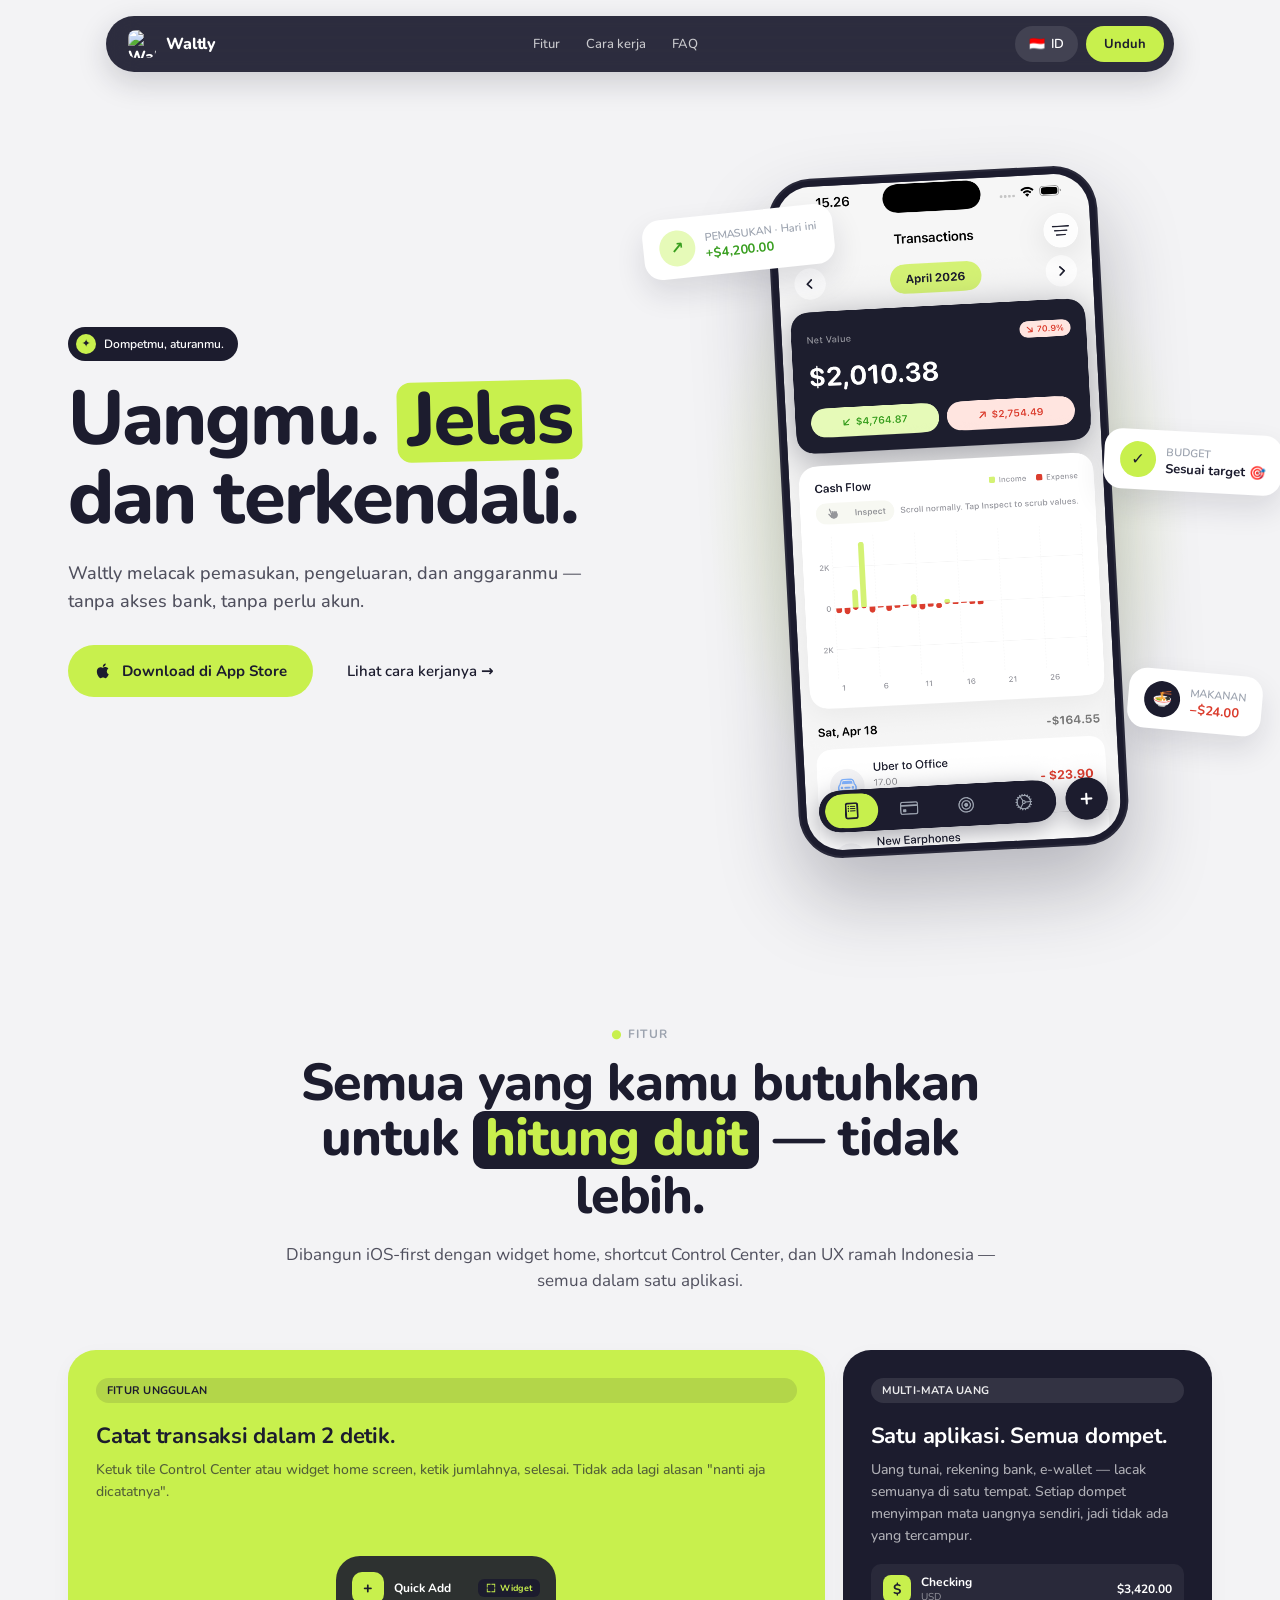
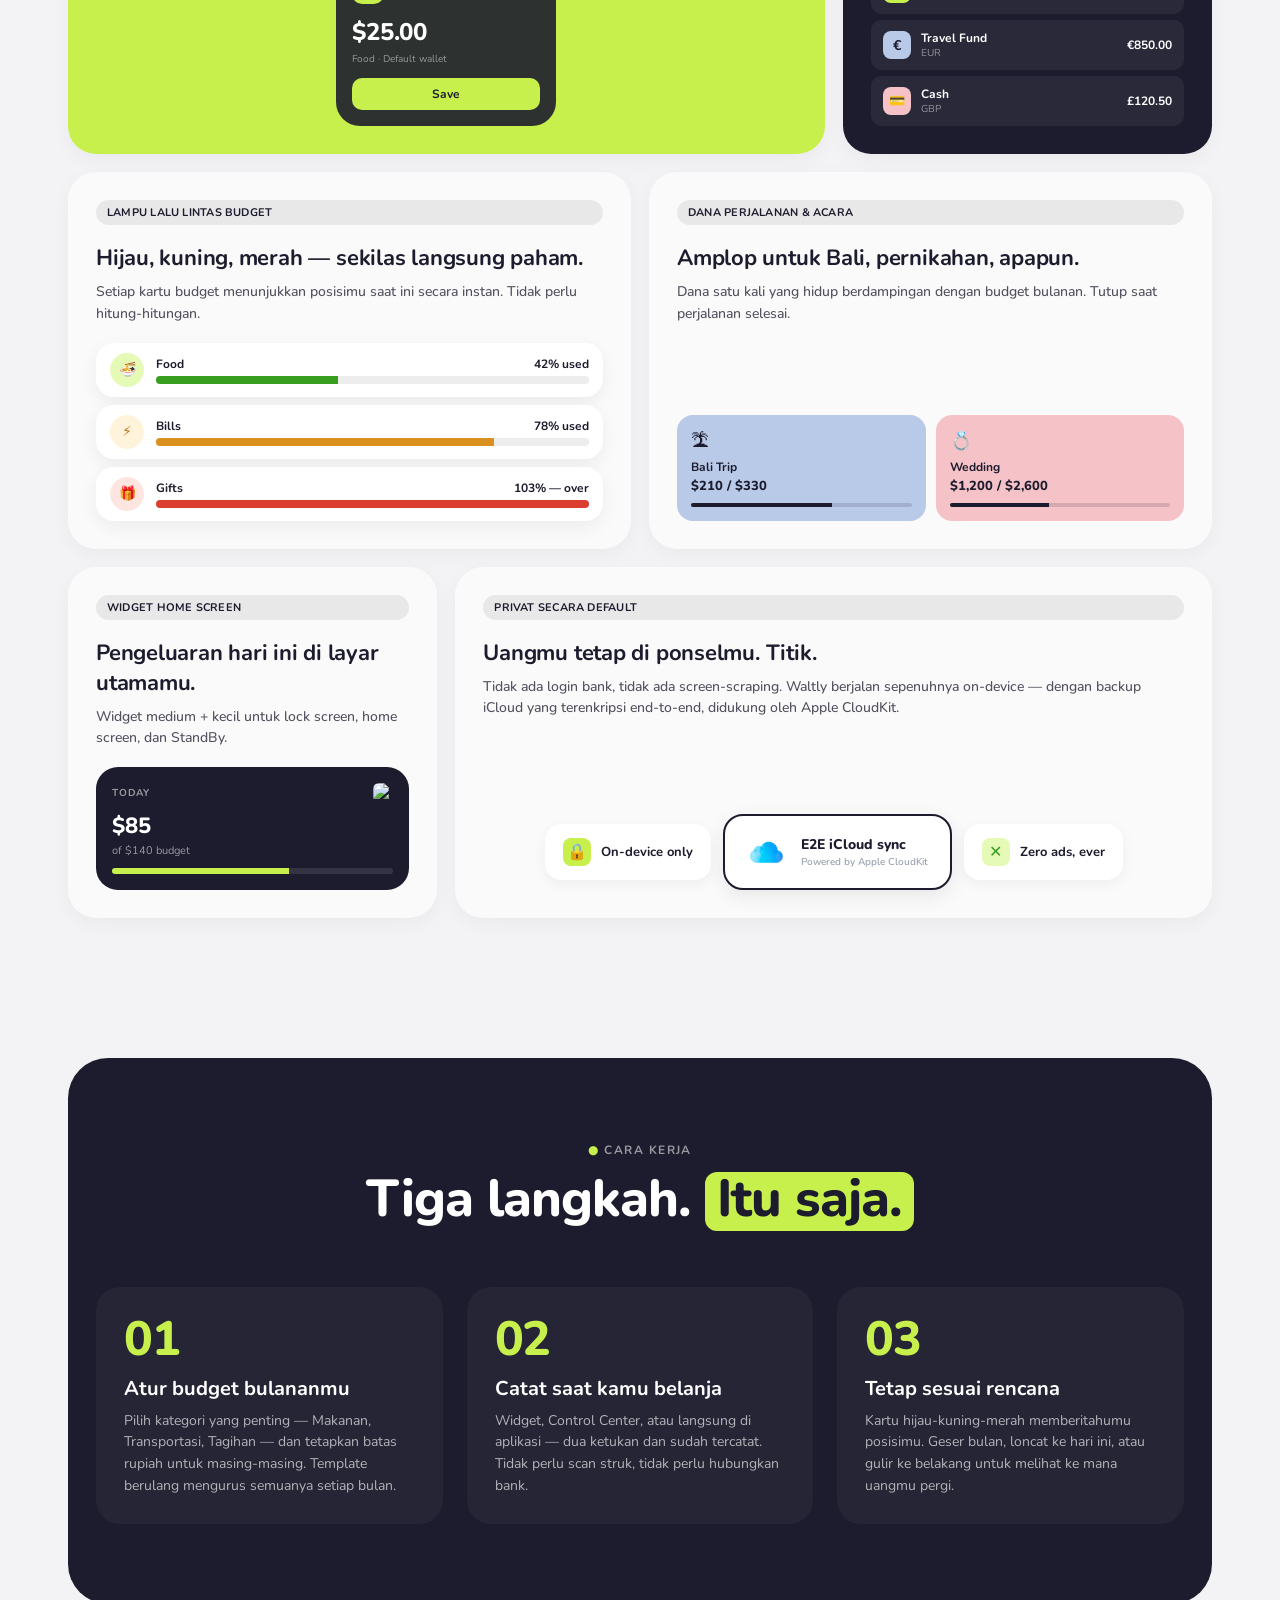
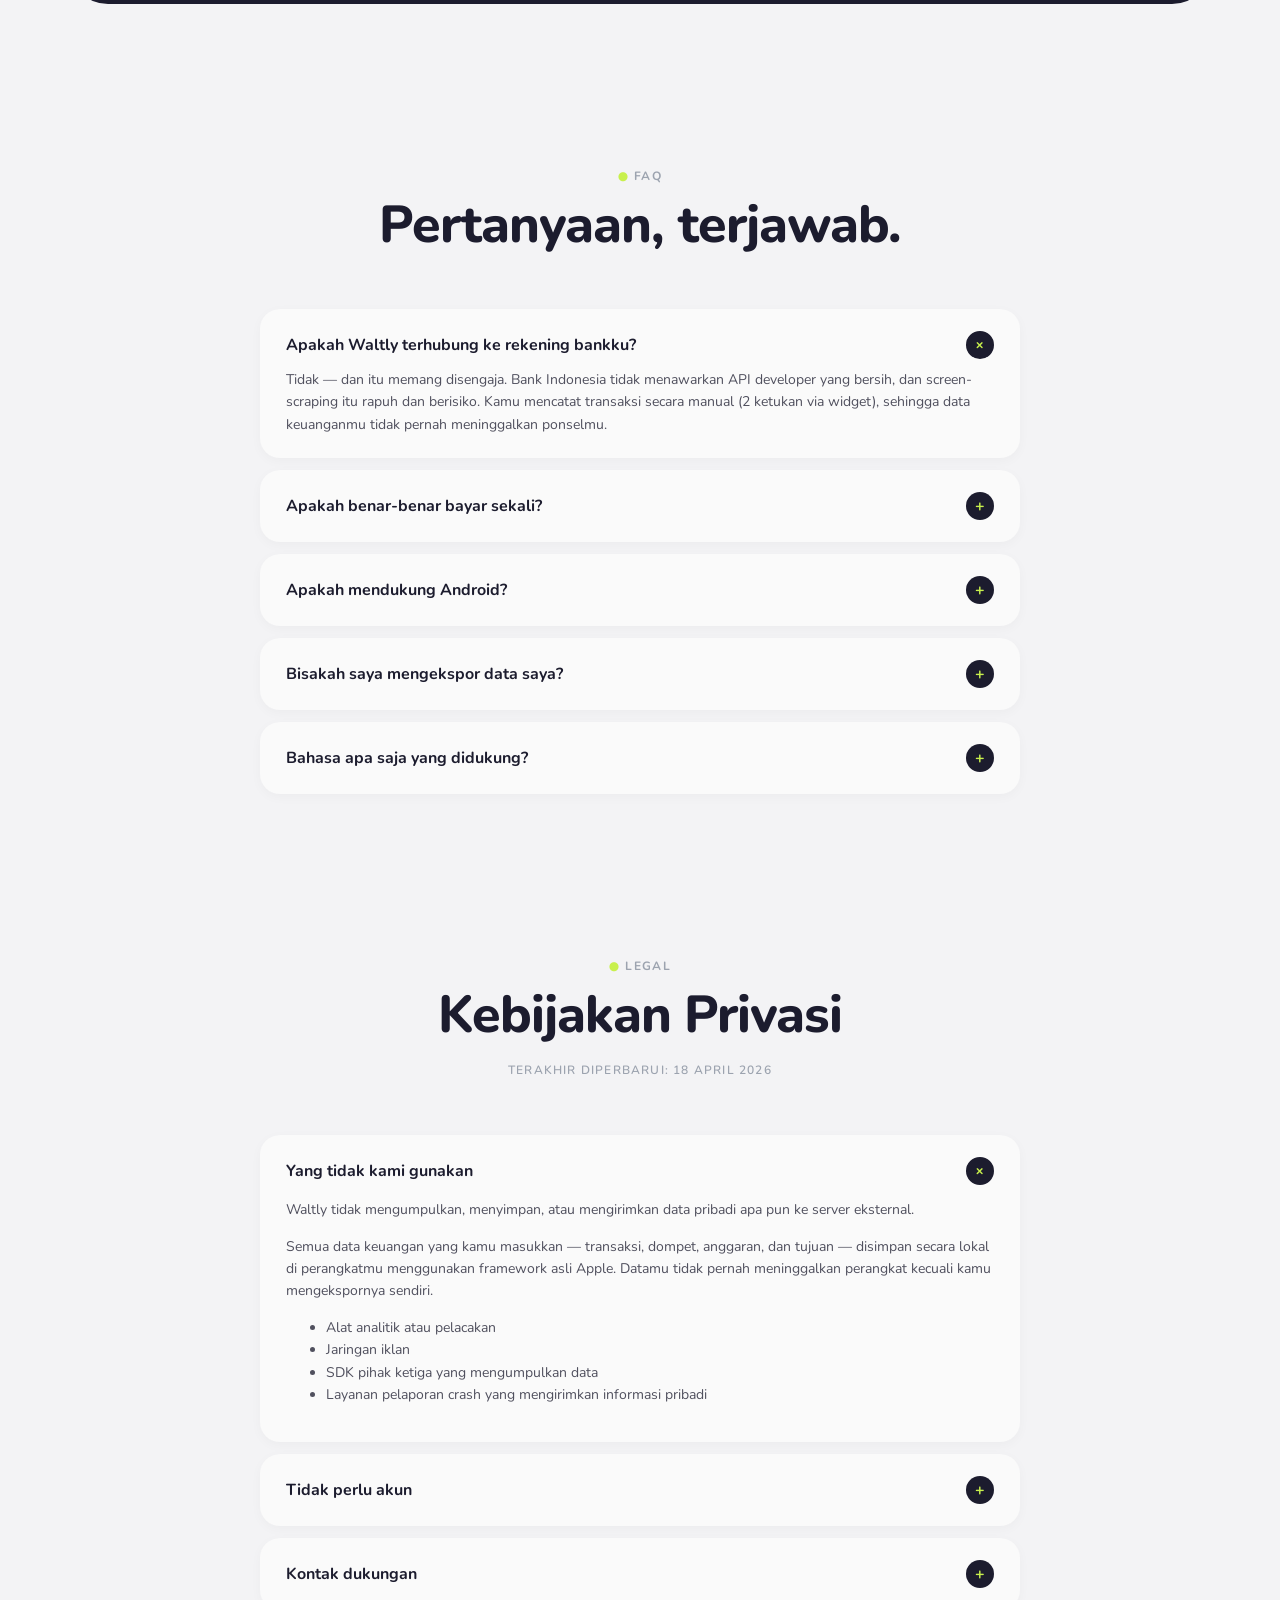
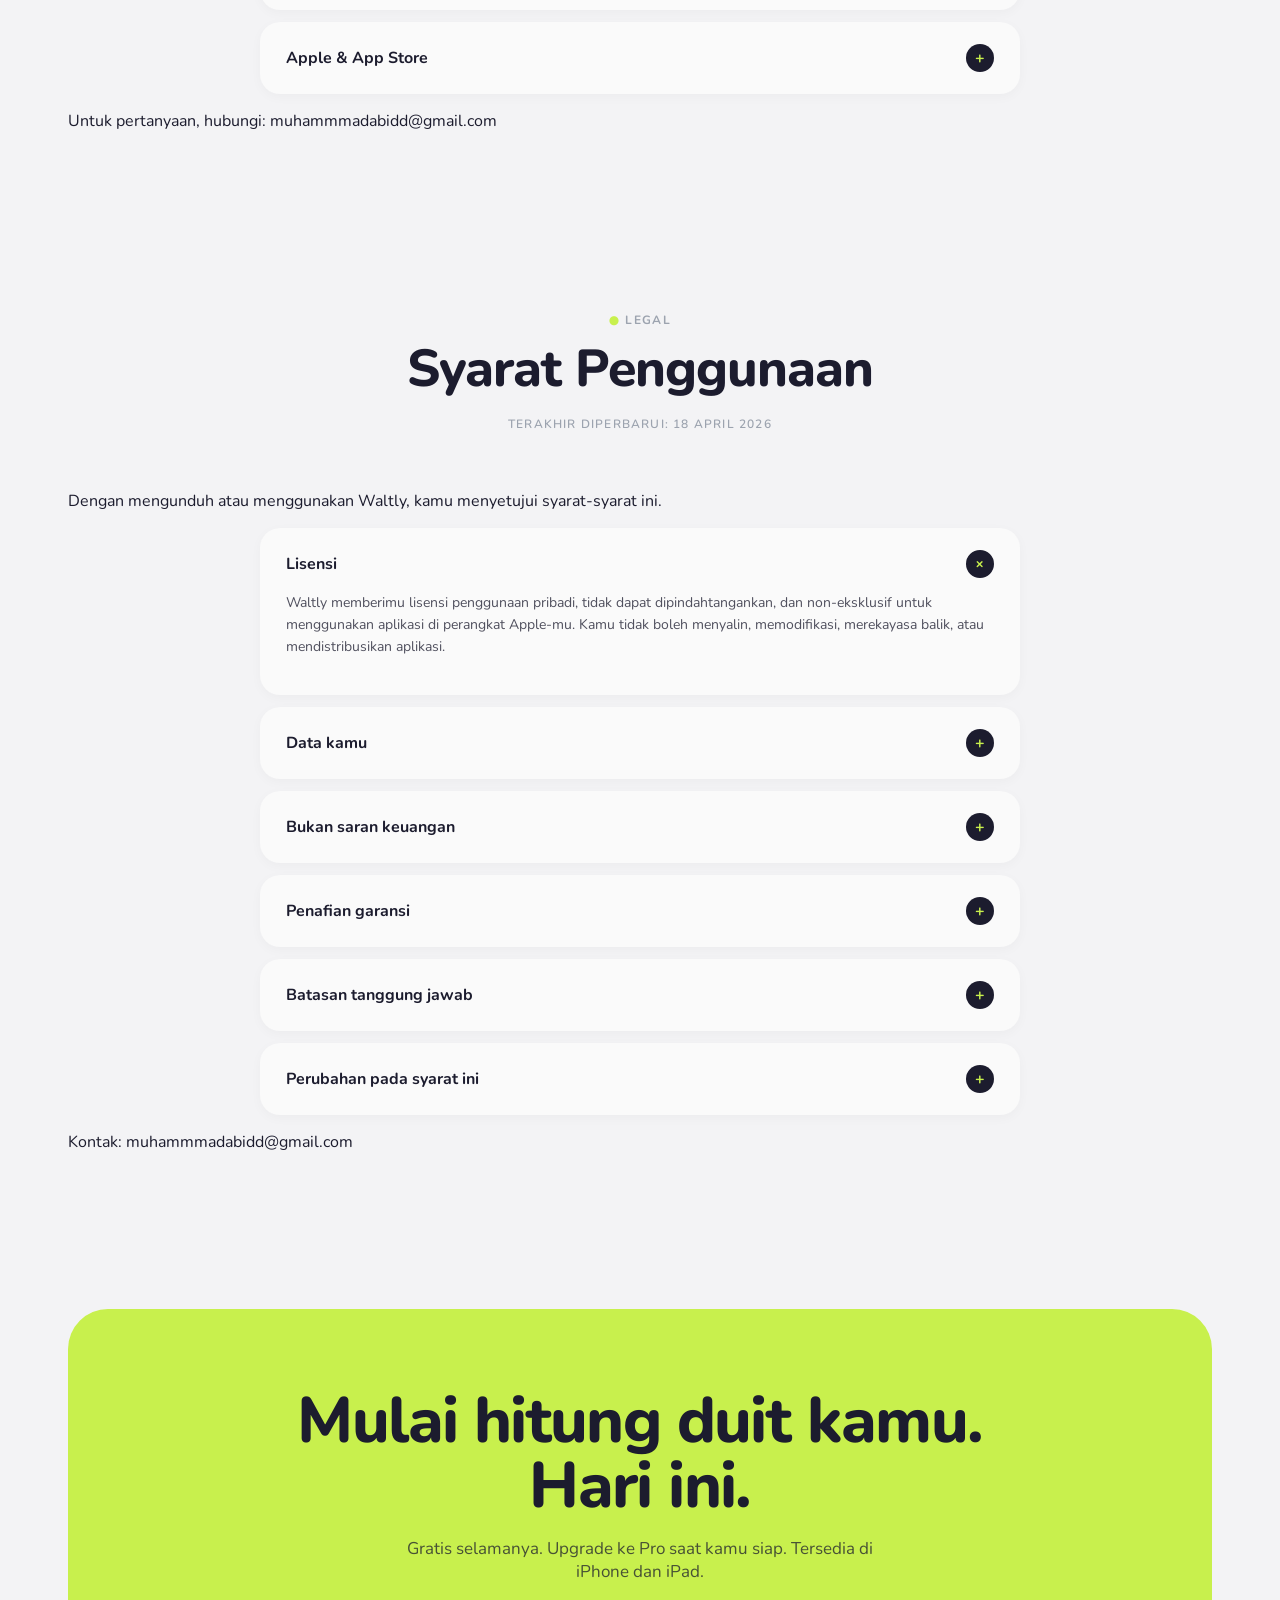
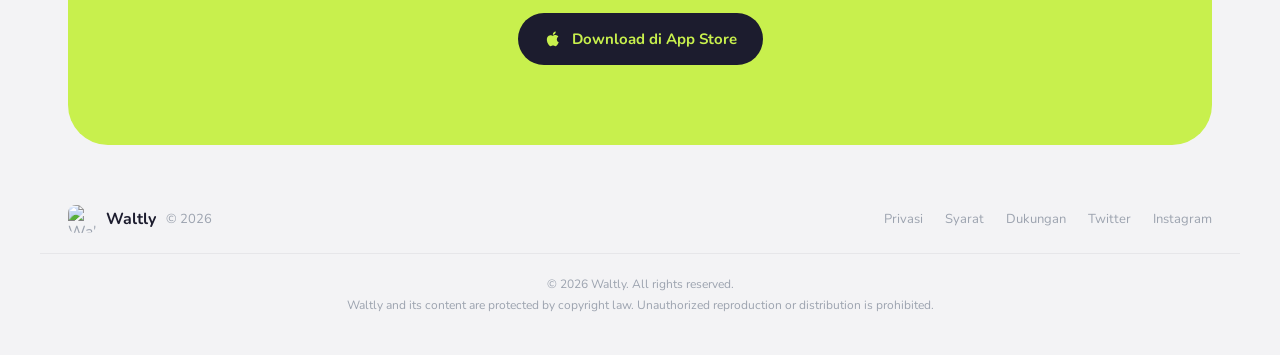
==== index.html @ 9513bddd "ganti nama yeay" ====
<!doctype html>
<html lang="en">

<head>
  <meta charset="utf-8">
  <meta name="viewport" content="width=device-width, initial-scale=1">
  <title>Waltly — Budget harian yang simpel & jujur</title>
  <link rel="stylesheet" href="colors_and_type.css">
  <link rel="stylesheet" href="style.css">

</head>

<body>

  <!-- NAV -->
  <nav class="nav">
    <div class="nav-inner">
      <a href="#" class="brand">
        <img src="assets/logo.jpg" alt="Waltly" class="brand-mark">
        Waltly
      </a>
      <div class="nav-links">
        <a href="#features" data-i18n="nav_features">Features</a>
        <a href="#how" data-i18n="nav_how">How it works</a>
        <!-- <a href="#pricing" data-i18n="nav_pricing">Pricing</a> -->
        <a href="#faq" data-i18n="nav_faq">FAQ</a>
      </div>
      <div class="nav-end">
        <div class="lang-dropdown" id="lang-dropdown">
          <button class="lang-btn" id="lang-btn" onclick="toggleLangMenu(event)">
            <span id="lang-flag">🇮🇩</span><span id="lang-label">ID</span>
          </button>
          <div class="lang-menu" id="lang-menu">
            <button onclick="setLang('id', event)" data-lang="id">🇮🇩 &nbsp;Indonesia</button>
            <button onclick="setLang('en', event)" data-lang="en">🇬🇧 &nbsp;English</button>
            <button onclick="setLang('ja', event)" data-lang="ja">🇯🇵 &nbsp;日本語</button>
            <button onclick="setLang('es', event)" data-lang="es">🇪🇸 &nbsp;Español</button>
            <button onclick="setLang('zh', event)" data-lang="zh">🇨🇳 &nbsp;中文</button>
          </div>
        </div>
        <a href="#download" class="nav-cta" data-i18n="nav_download">Download</a>
      </div>
    </div>
  </nav>

  <!-- HERO -->
  <section class="hero">
    <div class="wrap">
      <div class="hero-grid">
        <div>
          <span class="eyebrow"><span class="dot">✦</span><span data-i18n="hero_eyebrow">Your wallet, your rules.</span></span>
          <h1 data-i18n-html="hero_h1">Your money. <span class="hl">Clear</span> and in control.</h1>
          <p class="hero-sub" data-i18n="hero_sub">Waltly tracks your income, expenses, and budgets — no bank access required, no account needed.</p>
          <div class="hero-ctas">
            <a href="#download" class="btn-lime">
              <svg width="18" height="18" viewBox="0 0 24 24" fill="currentColor">
                <path
                  d="M17.05 12.5a4.44 4.44 0 012.12-3.73 4.55 4.55 0 00-3.58-1.95c-1.52-.16-2.97.89-3.75.89-.79 0-1.97-.87-3.25-.85a4.78 4.78 0 00-4.02 2.45c-1.72 2.98-.44 7.37 1.23 9.78.82 1.18 1.79 2.5 3.07 2.45 1.24-.05 1.7-.79 3.2-.79 1.48 0 1.9.79 3.21.76 1.33-.02 2.17-1.19 2.98-2.38a10.47 10.47 0 001.36-2.78 4.3 4.3 0 01-2.57-3.85zM14.66 5.16a4.3 4.3 0 001-3.16 4.42 4.42 0 00-2.86 1.48 4.07 4.07 0 00-1.02 3.04 3.64 3.64 0 002.88-1.36z" />
              </svg>
              <span data-i18n="hero_cta_dl">Download on App Store</span>
            </a>
            <a href="#how" class="btn-ghost" data-i18n="hero_cta_how">See how it works →</a>
          </div>
          <!-- <div class="hero-meta">
            <span class="stars">★★★★★</span>
            <span data-i18n="hero_reviews">4.9 — 2,300+ reviews</span>
            <span style="opacity:0.5">·</span>
            <span data-i18n="hero_price">Free · One-time Pro</span>
          </div> -->
        </div>

        <div class="phone-wrap">
          <div class="float-badge fb-1">
            <div class="fb-icon" style="background:var(--hd-income-tint); color:var(--hd-income-text);">↗</div>
            <div>
              <div style="font-size:11px; color:var(--hd-muted); font-weight:600;" data-i18n="badge_income">INCOME ·
                Today</div>
              <div class="money money-inc">+$4,200.00</div>
            </div>
          </div>
          <div class="float-badge fb-3">
            <div class="fb-icon" style="background:var(--hd-lime); color:var(--hd-dark);">✓</div>
            <div>
              <div style="font-size:11px; color:var(--hd-muted); font-weight:600;" data-i18n="badge_budget">BUDGET</div>
              <div style="font-weight:700;" data-i18n="badge_on_track">On track 🎯</div>
            </div>
          </div>
          <div class="float-badge fb-2">
            <div class="fb-icon" style="background:var(--hd-dark); color:#fff;">🍜</div>
            <div>
              <div style="font-size:11px; color:var(--hd-muted); font-weight:600;" data-i18n="badge_food">FOOD</div>
              <div class="money money-exp">−$24.00</div>
            </div>
          </div>

          <div class="phone">
            <div class="phone-inner">
              <img src="assets/SS1.png" alt="HitungDuit App Screenshot" style="width:100%; height:100%; object-fit:cover; display:block;">
              <div class="phone-body" style="display:none;">
                <!-- Period pill -->
                <div style="display:flex; align-items:center; gap:8px; margin:4px 0 14px;">
                  <div
                    style="flex:1; background:#fff; border-radius:999px; padding:8px 14px; display:flex; align-items:center; justify-content:space-between; box-shadow:0 3px 10px rgba(0,0,0,0.04);">
                    <span style="color:var(--hd-muted); font-size:16px;">‹</span>
                    <span style="font-weight:700; font-size:14px;">Nov 2026</span>
                    <span style="color:var(--hd-muted); font-size:16px;">›</span>
                  </div>
                  <div
                    style="background:var(--hd-lime); color:var(--hd-dark); padding:8px 14px; border-radius:999px; font-weight:700; font-size:12px;">
                    Today</div>
                </div>

                <!-- Dark balance card -->
                <div
                  style="background:var(--hd-dark); color:#fff; border-radius:22px; padding:18px; box-shadow:0 10px 24px rgba(28,28,46,0.25);">
                  <div
                    style="font-size:10px; font-weight:600; letter-spacing:0.06em; text-transform:uppercase; color:rgba(255,255,255,0.55);">
                    Total balance</div>
                  <div
                    style="font-size:28px; font-weight:800; letter-spacing:-0.01em; margin-top:4px; font-variant-numeric:tabular-nums;">
                    Rp 4,820,000</div>
                  <div style="display:flex; gap:6px; margin-top:10px;">
                    <span
                      style="background:var(--hd-income-tint); color:var(--hd-income-text); padding:4px 9px; border-radius:999px; font-size:10px; font-weight:700;">↗
                      +12%</span>
                    <span
                      style="background:rgba(255,255,255,0.1); color:#fff; padding:4px 9px; border-radius:999px; font-size:10px; font-weight:600;">This
                      month</span>
                  </div>
                  <div
                    style="margin-top:14px; height:6px; background:rgba(255,255,255,0.1); border-radius:999px; overflow:hidden; display:flex;">
                    <div style="width:72%; background:var(--hd-lime);"></div>
                    <div style="width:18%; background:var(--hd-expense-tint);"></div>
                  </div>
                </div>

                <!-- Stat tiles -->
                <div style="display:grid; grid-template-columns:1fr 1fr; gap:8px; margin-top:10px;">
                  <div
                    style="background:#fff; border-radius:16px; padding:12px; box-shadow:0 3px 10px rgba(0,0,0,0.04);">
                    <div
                      style="font-size:9px; font-weight:700; letter-spacing:0.06em; text-transform:uppercase; color:var(--hd-muted);">
                      Income</div>
                    <div style="font-size:16px; font-weight:800; margin-top:2px; font-variant-numeric:tabular-nums;">Rp
                      6.2M</div>
                  </div>
                  <div
                    style="background:#fff; border-radius:16px; padding:12px; box-shadow:0 3px 10px rgba(0,0,0,0.04);">
                    <div
                      style="font-size:9px; font-weight:700; letter-spacing:0.06em; text-transform:uppercase; color:var(--hd-muted);">
                      Expense</div>
                    <div style="font-size:16px; font-weight:800; margin-top:2px; font-variant-numeric:tabular-nums;">Rp
                      1.4M</div>
                  </div>
                </div>

                <!-- Recent -->
                <div style="display:flex; justify-content:space-between; align-items:baseline; margin:16px 2px 8px;">
                  <div style="font-size:14px; font-weight:800;">Recent activity</div>
                  <div style="font-size:11px; color:var(--hd-muted);">See all</div>
                </div>
                <div style="display:flex; flex-direction:column; gap:6px;">
                  <div
                    style="background:#fff; border-radius:14px; padding:10px 12px; display:flex; align-items:center; gap:10px; box-shadow:0 3px 10px rgba(0,0,0,0.04);">
                    <div
                      style="width:32px; height:32px; border-radius:50%; background:var(--hd-dark); color:#fff; display:flex; align-items:center; justify-content:center; font-size:14px;">
                      🛒</div>
                    <div style="flex:1;">
                      <div style="font-size:12px; font-weight:700;">Alfamart</div>
                      <div style="font-size:10px; color:var(--hd-muted);">Groceries · 14:32</div>
                    </div>
                    <div class="money money-exp" style="font-size:12px;">−Rp 48,500</div>
                  </div>
                  <div
                    style="background:#fff; border-radius:14px; padding:10px 12px; display:flex; align-items:center; gap:10px; box-shadow:0 3px 10px rgba(0,0,0,0.04);">
                    <div
                      style="width:32px; height:32px; border-radius:50%; background:var(--hd-income-tint); color:var(--hd-income-text); display:flex; align-items:center; justify-content:center; font-size:14px;">
                      💼</div>
                    <div style="flex:1;">
                      <div style="font-size:12px; font-weight:700;">Gaji bulanan</div>
                      <div style="font-size:10px; color:var(--hd-muted);">Salary · 09:00</div>
                    </div>
                    <div class="money money-inc" style="font-size:12px;">+Rp 6,200,000</div>
                  </div>
                </div>
              </div>
            </div>
          </div>
        </div>
      </div>
    </div>
  </section>

  <!-- PROOF STRIP (hidden) -->
  <!--
  <section class="proof">
    <div class="wrap proof-row">
      <div class="proof-stat">
        <div class="proof-num">50K+</div>
        <div class="proof-lab" data-i18n="proof_users">Active users</div>
      </div>
      <div class="proof-stat">
        <div class="proof-num">4.9★</div>
        <div class="proof-lab" data-i18n="proof_rating">App Store rating</div>
      </div>
      <div class="proof-stat">
        <div class="proof-num">2.1M+</div>
        <div class="proof-lab" data-i18n="proof_tx">Transactions logged</div>
      </div>
      <div class="proof-stat">
        <div class="proof-num">Rp 79k</div>
        <div class="proof-lab" data-i18n="proof_pro">One-time Pro</div>
      </div>
      <div class="proof-stat">
        <div class="proof-num">0</div>
        <div class="proof-lab" data-i18n="proof_bank">Bank access needed</div>
      </div>
    </div>
  </section>
  -->

  <!-- FEATURES -->
  <section class="features" id="features">
    <div class="wrap">
      <div class="sec-head">
        <div class="sec-eye" data-i18n="feat_eye">Fitur</div>
        <div class="sec-title" data-i18n-html="feat_title">Everything you need to <span class="hl-dark">count
            money</span> — nothing you don't.</div>
        <div class="sec-sub" data-i18n="feat_sub">Built iOS-first with the home widget, Control Center shortcut, and
          Indonesian-friendly UX — all in one app.</div>
      </div>

      <div class="fgrid">
        <!-- Card 1: Quick add (wide, lime) -->
        <div class="fcard fcard--wide fcard--lime">
          <span class="tag-pill" data-i18n="f1_pill">Hero feature</span>
          <h3 data-i18n="f1_h3">Log a transaction in 2 seconds flat.</h3>
          <p data-i18n="f1_p">Tap the Control Center tile or your home screen widget, type the amount, done. No more "I'll log it later" excuses.</p>
          <div class="fvisual">
            <!-- Mini Control Center tile mockup -->
            <div
              style="background:rgba(28,28,46,0.9); backdrop-filter:blur(10px); border-radius:24px; padding:16px; width:220px; color:#fff; position:relative;">
              <div style="display:flex; align-items:center; gap:10px; margin-bottom:12px;">
                <div
                  style="width:32px; height:32px; border-radius:10px; background:var(--hd-lime); color:var(--hd-dark); display:flex; align-items:center; justify-content:center; font-weight:800;">
                  +</div>
                <div style="font-size:12px; font-weight:700;">Quick Add</div>
                <div style="margin-left:auto; background:var(--hd-dark); color:var(--hd-lime); padding:3px 8px; border-radius:6px; font-size:9px; font-weight:700; letter-spacing:0.04em; display:flex; align-items:center; gap:4px;">
                  <svg width="10" height="10" viewBox="0 0 24 24" fill="currentColor"><path d="M4 4h7V2H2v9h2V4zm9-2v2h7v7h2V2h-9zM4 13H2v9h9v-2H4v-7zm16 0v7h-7v2h9v-9h-2z"/></svg>
                  Widget
                </div>
              </div>
              <div style="font-size:24px; font-weight:800; font-variant-numeric:tabular-nums; letter-spacing:-0.01em;">
                $25.00</div>
              <div style="font-size:10px; color:rgba(255,255,255,0.5); margin-top:4px;">Food · Default wallet</div>
              <div
                style="margin-top:12px; background:var(--hd-lime); color:var(--hd-dark); text-align:center; padding:8px; border-radius:10px; font-size:12px; font-weight:700;">
                Save</div>
            </div>
          </div>
        </div>

        <!-- Card 2: Multi-currency (narrow, dark) -->
        <div class="fcard fcard--narrow fcard--dark">
          <span class="tag-pill" data-i18n="f2_pill">Multi-currency</span>
          <h3 data-i18n="f2_h3">One app. Every wallet.</h3>
          <p data-i18n="f2_p">Cash, bank accounts, e-wallets — track them all in one place. Each wallet keeps its own currency, so nothing gets mixed up.</p>
          <div class="fvisual">
            <div style="display:flex; flex-direction:column; gap:6px; width:100%;">
              <div
                style="background:rgba(255,255,255,0.06); padding:10px 12px; border-radius:10px; font-size:12px; display:flex; align-items:center; gap:10px;">
                <div style="width:28px; height:28px; border-radius:8px; background:var(--hd-lime); color:var(--hd-dark); display:flex; align-items:center; justify-content:center; font-size:14px; font-weight:700;">$</div>
                <div style="flex:1;">
                  <div style="font-weight:700;">Checking</div>
                  <div style="font-size:10px; color:rgba(255,255,255,0.5);">USD</div>
                </div>
                <span class="tnum" style="font-weight:700;">$3,420.00</span>
              </div>
              <div
                style="background:rgba(255,255,255,0.06); padding:10px 12px; border-radius:10px; font-size:12px; display:flex; align-items:center; gap:10px;">
                <div style="width:28px; height:28px; border-radius:8px; background:var(--hd-sky); color:var(--hd-dark); display:flex; align-items:center; justify-content:center; font-size:14px; font-weight:700;">€</div>
                <div style="flex:1;">
                  <div style="font-weight:700;">Travel Fund</div>
                  <div style="font-size:10px; color:rgba(255,255,255,0.5);">EUR</div>
                </div>
                <span class="tnum" style="font-weight:700;">€850.00</span>
              </div>
              <div
                style="background:rgba(255,255,255,0.06); padding:10px 12px; border-radius:10px; font-size:12px; display:flex; align-items:center; gap:10px;">
                <div style="width:28px; height:28px; border-radius:8px; background:var(--hd-blush); color:var(--hd-dark); display:flex; align-items:center; justify-content:center; font-size:13px; font-weight:700;">💳</div>
                <div style="flex:1;">
                  <div style="font-weight:700;">Cash</div>
                  <div style="font-size:10px; color:rgba(255,255,255,0.5);">GBP</div>
                </div>
                <span class="tnum" style="font-weight:700;">£120.50</span>
              </div>
            </div>
          </div>
        </div>

        <!-- Card 3: Budget thresholds (half) -->
        <div class="fcard fcard--half">
          <span class="tag-pill" data-i18n="f3_pill">Budget traffic lights</span>
          <h3 data-i18n="f3_h3">Green, amber, red — at a glance.</h3>
          <p data-i18n="f3_p">Every budget card shows where you stand instantly. No math, no mental gymnastics.</p>
          <div class="fvisual">
            <div style="display:flex; flex-direction:column; gap:8px; width:100%;">
              <div class="mini-card" style="padding:10px 14px;">
                <div class="mi-icon" style="background:var(--hd-income-tint); color:var(--hd-income-text);">🍜</div>
                <div style="flex:1;">
                  <div
                    style="display:flex; justify-content:space-between; font-size:12px; font-weight:700; margin-bottom:4px;">
                    <span>Food</span><span class="tnum">42% used</span>
                  </div>
                  <div class="bbar">
                    <div style="width:42%; background:var(--hd-income-text);"></div>
                  </div>
                </div>
              </div>
              <div class="mini-card" style="padding:10px 14px;">
                <div class="mi-icon" style="background:#FFF4DB; color:#B8761B;">⚡</div>
                <div style="flex:1;">
                  <div
                    style="display:flex; justify-content:space-between; font-size:12px; font-weight:700; margin-bottom:4px;">
                    <span>Bills</span><span class="tnum">78% used</span>
                  </div>
                  <div class="bbar">
                    <div style="width:78%; background:#D9901E;"></div>
                  </div>
                </div>
              </div>
              <div class="mini-card" style="padding:10px 14px;">
                <div class="mi-icon" style="background:var(--hd-expense-tint); color:var(--hd-expense-text);">🎁</div>
                <div style="flex:1;">
                  <div
                    style="display:flex; justify-content:space-between; font-size:12px; font-weight:700; margin-bottom:4px;">
                    <span>Gifts</span><span class="tnum">103% — over</span>
                  </div>
                  <div class="bbar">
                    <div style="width:100%; background:var(--hd-expense-text);"></div>
                  </div>
                </div>
              </div>
            </div>
          </div>
        </div>

        <!-- Card 4: Trip funds (half) -->
        <div class="fcard fcard--half">
          <span class="tag-pill" data-i18n="f4_pill">Trip & event funds</span>
          <h3 data-i18n="f4_h3">Envelopes for Bali, weddings, whatever.</h3>
          <p data-i18n="f4_p">One-off funds that live alongside monthly budgets. Close them when the trip's done.</p>
          <div class="fvisual">
            <div style="display:flex; gap:10px; width:100%;">
              <div style="flex:1; background:var(--hd-sky); border-radius:16px; padding:14px; color:var(--hd-dark);">
                <div style="font-size:18px;">🏝</div>
                <div style="font-size:12px; font-weight:700; margin-top:6px;">Bali Trip</div>
                <div class="tnum" style="font-size:13px; font-weight:800; margin-top:2px;">$210 / $330</div>
                <div
                  style="margin-top:8px; height:4px; background:rgba(28,28,46,0.15); border-radius:999px; overflow:hidden;">
                  <div style="width:64%; height:100%; background:var(--hd-dark);"></div>
                </div>
              </div>
              <div style="flex:1; background:var(--hd-blush); border-radius:16px; padding:14px; color:var(--hd-dark);">
                <div style="font-size:18px;">💍</div>
                <div style="font-size:12px; font-weight:700; margin-top:6px;">Wedding</div>
                <div class="tnum" style="font-size:13px; font-weight:800; margin-top:2px;">$1,200 / $2,600</div>
                <div
                  style="margin-top:8px; height:4px; background:rgba(28,28,46,0.15); border-radius:999px; overflow:hidden;">
                  <div style="width:45%; height:100%; background:var(--hd-dark);"></div>
                </div>
              </div>
            </div>
          </div>
        </div>

        <!-- Card 5: Widget (narrow) -->
        <div class="fcard fcard--narrow">
          <span class="tag-pill" data-i18n="f5_pill">Home widget</span>
          <h3 data-i18n="f5_h3">Today's spend on your home screen.</h3>
          <p data-i18n="f5_p">Medium + small widgets for lock screen, home screen, and StandBy.</p>
          <div class="fvisual">
            <div style="background:var(--hd-dark); color:#fff; border-radius:22px; padding:16px; width:100%;">
              <div style="display:flex; justify-content:space-between; align-items:center;">
                <div
                  style="font-size:10px; font-weight:700; color:rgba(255,255,255,0.55); text-transform:uppercase; letter-spacing:0.08em;">
                  Today</div>
                <img src="assets/logo.jpg" alt="Waltly"
                  style="width:20px; height:20px; border-radius:6px; object-fit:cover; display:block;">
              </div>
              <div class="tnum" style="font-size:22px; font-weight:800; margin-top:8px;">$85</div>
              <div style="font-size:11px; color:rgba(255,255,255,0.55); margin-top:2px;">of $140 budget</div>
              <div
                style="margin-top:10px; height:6px; background:rgba(255,255,255,0.1); border-radius:999px; overflow:hidden;">
                <div style="width:63%; height:100%; background:var(--hd-lime);"></div>
              </div>
            </div>
          </div>
        </div>

        <!-- Card 6: Privacy (wide) -->
        <div class="fcard fcard--wide">
          <span class="tag-pill" data-i18n="f6_pill">Private by default</span>
          <h3 data-i18n="f6_h3">Your money stays on your phone. Period.</h3>
          <p data-i18n="f6_p">No bank logins, no screen-scraping. Waltly runs fully on-device — with iCloud backup that's encrypted end-to-end, powered by Apple CloudKit.</p>
          <div class="fvisual">
            <div style="display:flex; gap:12px; align-items:center; width:100%; justify-content:center;">
              <div
                style="background:#fff; border-radius:16px; padding:14px 18px; box-shadow:0 4px 14px rgba(0,0,0,0.05); display:flex; align-items:center; gap:10px;">
                <div
                  style="width:28px; height:28px; border-radius:8px; background:var(--hd-lime); color:var(--hd-dark); display:flex; align-items:center; justify-content:center;">
                  🔒</div>
                <div style="font-size:13px; font-weight:700;">On-device only</div>
              </div>
              <div
                style="background:#fff; border-radius:20px; padding:16px 22px; box-shadow:0 6px 20px rgba(0,0,0,0.08); display:flex; align-items:center; gap:14px; border:2px solid var(--hd-dark);">
                <img src="assets/icloud.png" alt="iCloud" style="width:40px; height:40px; border-radius:12px; object-fit:contain;">
                <div>
                  <div style="font-size:14px; font-weight:800;">E2E iCloud sync</div>
                  <div style="font-size:10px; color:var(--hd-muted); font-weight:600; margin-top:1px;">Powered by Apple CloudKit</div>
                </div>
              </div>
              <div
                style="background:#fff; border-radius:16px; padding:14px 18px; box-shadow:0 4px 14px rgba(0,0,0,0.05); display:flex; align-items:center; gap:10px;">
                <div
                  style="width:28px; height:28px; border-radius:8px; background:var(--hd-income-tint); color:var(--hd-income-text); display:flex; align-items:center; justify-content:center;">
                  ✕</div>
                <div style="font-size:13px; font-weight:700;">Zero ads, ever</div>
              </div>
            </div>
          </div>
        </div>
      </div>
    </div>
  </section>

  <!-- HOW IT WORKS -->
  <section class="wrap" id="how">
    <div class="steps">
      <div class="sec-head">
        <div class="sec-eye" data-i18n="how_eye">How it works</div>
        <div class="sec-title" style="color:#fff;" data-i18n-html="how_title">Three steps. <span class="hl-dark">That's
            it.</span></div>
      </div>
      <div class="wrap step-row">
        <div class="step">
          <div class="step-num">01</div>
          <h4 data-i18n="s1_h4">Set your monthly budget</h4>
          <p data-i18n="s1_p">Pick categories that matter — Food, Transit, Bills — and assign a rupiah cap to each.
            Recurring templates do the heavy lifting every month.</p>
        </div>
        <div class="step">
          <div class="step-num">02</div>
          <h4 data-i18n="s2_h4">Log as you spend</h4>
          <p data-i18n="s2_p">Widget, Control Center, or in-app — two taps and it's in. No receipt scanning, no bank
            linking, no friction.</p>
        </div>
        <div class="step">
          <div class="step-num">03</div>
          <h4 data-i18n="s3_h4">Stay on track</h4>
          <p data-i18n="s3_p">Green-amber-red cards tell you where you stand. Swipe months, jump to today, or scroll
            back to see where it all went.</p>
        </div>
      </div>
    </div>
  </section>

  <!-- TESTIMONIALS (hidden) -->
  <!--
  <section class="tess">
    <div class="wrap">
      <div class="sec-head">
        <div class="sec-eye" data-i18n="tess_eye">Testimonials</div>
        <div class="sec-title" data-i18n="tess_title">What early users are saying.</div>
      </div>
      <div class="tess-grid">
        <div class="tess-card">
          <div class="stars">★★★★★</div>
          <div class="tess-quote" style="margin-top:14px;" data-i18n="t1_q">"Finally a budget app that uses Rupiah
            properly and isn't trying to connect to my bank. The Control Center shortcut is genius — I log every gojek
            instantly."</div>
          <div class="tess-who">
            <div class="tess-av" style="background:var(--hd-lime); color:var(--hd-dark);">D</div>
            <div>
              <div class="tess-name">Dimas R.</div>
              <div class="tess-role" data-i18n="t1_role">Jakarta · Designer</div>
            </div>
          </div>
        </div>
        <div class="tess-card alt">
          <div class="stars">★★★★★</div>
          <div class="tess-quote" style="margin-top:14px;" data-i18n="t2_q">"Aplikasi budget paling simpel yang pernah
            saya coba. Satu kali bayar, nggak ada langganan tiap bulan. Warna hijau-kuning-merah-nya langsung kelihatan
            budget-nya gimana."</div>
          <div class="tess-who">
            <div class="tess-av" style="background:var(--hd-dark);">S</div>
            <div>
              <div class="tess-name">Sari P.</div>
              <div class="tess-role" data-i18n="t2_role">Surabaya · Freelancer</div>
            </div>
          </div>
        </div>
        <div class="tess-card">
          <div class="stars">★★★★★</div>
          <div class="tess-quote" style="margin-top:14px;" data-i18n="t3_q">"Used YNAB for years, switched over because
            subscription fatigue is real. Waltly does 90% of what I needed, beautifully, for the price of one coffee."
          </div>
          <div class="tess-who">
            <div class="tess-av" style="background:var(--hd-blush); color:var(--hd-dark);">A</div>
            <div>
              <div class="tess-name">Alya K.</div>
              <div class="tess-role" data-i18n="t3_role">Bandung · PM</div>
            </div>
          </div>
        </div>
      </div>
    </div>
  </section>
  -->

  <!-- PRICING (hidden) -->
  <!--
  <section class="price" id="pricing">
    <div class="wrap">
      <div class="sec-head">
        <div class="sec-eye" data-i18n="price_eye">Pricing</div>
        <div class="sec-title" data-i18n-html="price_title">Bayar sekali. <span class="hl-dark">Pakai selamanya.</span>
        </div>
        <div class="sec-sub" data-i18n="price_sub">No subscriptions. No "lifetime deal" gimmicks. Just pay once and you
          own it.</div>
      </div>
      <div class="price-grid">
        <div class="price-card">
          <div class="price-name" data-i18n="free_name">Free</div>
          <div class="price-big">Rp 0<span class="price-strike"></span></div>
          <div class="price-sub" data-i18n="free_sub">Forever. Satu wallet, unlimited transactions.</div>
          <ul class="price-list">
            <li><span class="price-check">✓</span> <span data-i18n="free_f1">Unlimited transactions</span></li>
            <li><span class="price-check">✓</span> <span data-i18n="free_f2">1 wallet, 5 categories</span></li>
            <li><span class="price-check">✓</span> <span data-i18n="free_f3">Monthly budget + summary</span></li>
            <li><span class="price-check">✓</span> <span data-i18n="free_f4">Bahasa Indonesia + English</span></li>
          </ul>
          <button class="price-btn outline" data-i18n="free_btn">Get Waltly Free</button>
        </div>
        <div class="price-card pro">
          <div class="price-name" data-i18n="pro_name">Pro Unlock</div>
          <div class="price-big">Rp 79k<span class="price-strike" style="color:rgba(255,255,255,0.4);">Rp 149k</span>
          </div>
          <div class="price-sub" data-i18n="pro_sub">One-time. Launch price — ends 31 May 2026.</div>
          <ul class="price-list">
            <li><span class="price-check">✓</span> <span data-i18n="pro_f1">Everything in Free</span></li>
            <li><span class="price-check">✓</span> <span data-i18n="pro_f2">Unlimited wallets & categories</span></li>
            <li><span class="price-check">✓</span> <span data-i18n="pro_f3">Widgets + Control Center quick-add</span>
            </li>
            <li><span class="price-check">✓</span> <span data-i18n="pro_f4">Trip & event funds</span></li>
            <li><span class="price-check">✓</span> <span data-i18n="pro_f5">Recurring budget templates</span></li>
            <li><span class="price-check">✓</span> <span data-i18n="pro_f6">iCloud sync (E2E encrypted)</span></li>
            <li><span class="price-check">✓</span> <span data-i18n="pro_f7">CSV export</span></li>
          </ul>
          <button class="price-btn lime" data-i18n="pro_btn">Unlock Pro — Rp 79,000</button>
        </div>
      </div>
    </div>
  </section>
  -->

  <!-- FAQ -->
  <section class="faq" id="faq">
    <div class="wrap">
      <div class="sec-head">
        <div class="sec-eye" data-i18n="faq_eye">FAQ</div>
        <div class="sec-title" data-i18n="faq_title">Questions, answered.</div>
      </div>
      <div class="faq-list">
        <div class="faq-item open">
          <div class="faq-q"><span data-i18n="faq1_q">Does Waltly connect to my bank?</span> <span
              class="faq-chev">+</span></div>
          <div class="faq-a" data-i18n="faq1_a">No — and that's by design. Indonesian banks don't offer clean developer
            APIs, and screen-scraping is fragile and risky. You log transactions manually (2 taps via widget), so your
            money data never leaves your phone.</div>
        </div>
        <div class="faq-item">
          <div class="faq-q"><span data-i18n="faq2_q">Is it really one-time payment?</span> <span
              class="faq-chev">+</span></div>
          <div class="faq-a" data-i18n="faq2_a">Yes. Pay Rp 79,000 once and Pro is yours forever — on every iOS device
            signed in with your Apple ID. No renewal, no surprise charges, no feature held hostage by a subscription.
          </div>
        </div>
        <div class="faq-item">
          <div class="faq-q"><span data-i18n="faq3_q">Do you support Android?</span> <span class="faq-chev">+</span>
          </div>
          <div class="faq-a" data-i18n="faq3_a">Not yet. Waltly is built iOS-first to take full advantage of widgets,
            Control Center, StandBy, and SwiftUI polish. Android is on the roadmap for 2027.</div>
        </div>
        <div class="faq-item">
          <div class="faq-q"><span data-i18n="faq4_q">Can I export my data?</span> <span class="faq-chev">+</span></div>
          <div class="faq-a" data-i18n="faq4_a">Absolutely. Pro users can export full transaction history as CSV at any
            time. Your data is yours — if you ever leave, you walk out with everything.</div>
        </div>
        <div class="faq-item">
          <div class="faq-q"><span data-i18n="faq5_q">What languages are supported?</span> <span
              class="faq-chev">+</span></div>
          <div class="faq-a" data-i18n="faq5_a">Bahasa Indonesia and English at launch. Every label, tooltip, and copy
            string is written natively in both — not machine-translated. More languages coming based on user votes.
          </div>
        </div>
      </div>
    </div>
  </section>

  <!-- PRIVACY POLICY -->
  <section class="legal" id="privacy">
    <div class="wrap">
      <div class="sec-head">
        <div class="sec-eye" data-i18n="legal_eye">Legal</div>
        <div class="sec-title" data-i18n="privacy_title">Privacy Policy</div>
        <div class="sec-sub legal-updated" data-i18n="privacy_updated">Last updated: April 18, 2026</div>
      </div>
      <div class="faq-list">
        <div class="faq-item open">
          <div class="faq-q"><span data-i18n="privacy_nouse_h">What we do not use</span><span class="faq-chev">+</span></div>
          <div class="faq-a">
            <p data-i18n="privacy_p1">Waltly does not collect, store, or transmit any personal data to external servers.</p>
            <p data-i18n="privacy_p2">All financial data you enter — transactions, wallets, budgets, and goals — is stored locally on your device using Apple's native frameworks. Your data never leaves your device unless you explicitly export it yourself.</p>
            <ul>
              <li data-i18n="privacy_li1">Analytics or tracking tools</li>
              <li data-i18n="privacy_li2">Advertising networks</li>
              <li data-i18n="privacy_li3">Third-party SDKs that collect data</li>
              <li data-i18n="privacy_li4">Crash reporting services that transmit personal information</li>
            </ul>
          </div>
        </div>
        <div class="faq-item">
          <div class="faq-q"><span data-i18n="privacy_noacct_h">No account required</span><span class="faq-chev">+</span></div>
          <div class="faq-a"><p data-i18n="privacy_noacct_p">We do not require you to create an account.</p></div>
        </div>
        <div class="faq-item">
          <div class="faq-q"><span data-i18n="privacy_support_h">Support contact</span><span class="faq-chev">+</span></div>
          <div class="faq-a"><p data-i18n="privacy_support_p">If you contact us for support via email, we will use your email address solely to respond to your inquiry and will not store it beyond that conversation.</p></div>
        </div>
        <div class="faq-item">
          <div class="faq-q"><span data-i18n="privacy_apple_h">Apple &amp; the App Store</span><span class="faq-chev">+</span></div>
          <div class="faq-a"><p data-i18n="privacy_apple_p">Apple may collect certain usage data through the App Store as outlined in Apple's own privacy policy, which is independent of Waltly.</p></div>
        </div>
      </div>
      <p class="legal-contact"><span data-i18n="privacy_contact">For questions, contact:</span> <a href="mailto:muhammmadabidd@gmail.com">muhammmadabidd@gmail.com</a></p>
    </div>
  </section>

  <!-- TERMS OF USE -->
  <section class="legal" id="terms">
    <div class="wrap">
      <div class="sec-head">
        <div class="sec-eye" data-i18n="legal_eye">Legal</div>
        <div class="sec-title" data-i18n="terms_title">Terms of Use</div>
        <div class="sec-sub legal-updated" data-i18n="terms_updated">Last updated: April 18, 2026</div>
      </div>
      <p class="legal-intro" data-i18n="terms_intro">By downloading or using Waltly, you agree to these terms.</p>
      <div class="faq-list">
        <div class="faq-item open">
          <div class="faq-q"><span data-i18n="terms_license_h">License</span><span class="faq-chev">+</span></div>
          <div class="faq-a"><p data-i18n="terms_license_p">Waltly grants you a personal, non-transferable, non-exclusive license to use the app on your Apple devices. You may not copy, modify, reverse engineer, or distribute the app.</p></div>
        </div>
        <div class="faq-item">
          <div class="faq-q"><span data-i18n="terms_data_h">Your data</span><span class="faq-chev">+</span></div>
          <div class="faq-a"><p data-i18n="terms_data_p">All data you enter into Waltly belongs to you. We have no access to it. You are responsible for maintaining your own backups.</p></div>
        </div>
        <div class="faq-item">
          <div class="faq-q"><span data-i18n="terms_advice_h">No financial advice</span><span class="faq-chev">+</span></div>
          <div class="faq-a"><p data-i18n="terms_advice_p">Waltly is a personal budgeting tool. Nothing in the app constitutes financial, investment, or legal advice. Always consult a qualified professional for financial decisions.</p></div>
        </div>
        <div class="faq-item">
          <div class="faq-q"><span data-i18n="terms_warranty_h">Disclaimer of warranties</span><span class="faq-chev">+</span></div>
          <div class="faq-a"><p data-i18n="terms_warranty_p">Waltly is provided "as is" without warranties of any kind. We do not guarantee that the app will be error-free or uninterrupted.</p></div>
        </div>
        <div class="faq-item">
          <div class="faq-q"><span data-i18n="terms_liability_h">Limitation of liability</span><span class="faq-chev">+</span></div>
          <div class="faq-a"><p data-i18n="terms_liability_p">To the maximum extent permitted by law, Waltly and its developer shall not be liable for any indirect, incidental, or consequential damages arising from your use of the app.</p></div>
        </div>
        <div class="faq-item">
          <div class="faq-q"><span data-i18n="terms_changes_h">Changes to these terms</span><span class="faq-chev">+</span></div>
          <div class="faq-a"><p data-i18n="terms_changes_p">We may update these terms at any time. Continued use of the app after changes constitutes acceptance of the new terms.</p></div>
        </div>
      </div>
      <p class="legal-contact"><span data-i18n="terms_contact">Contact:</span> <a href="mailto:muhammmadabidd@gmail.com">muhammmadabidd@gmail.com</a></p>
    </div>
  </section>

  <!-- FINAL CTA -->
  <section class="wrap" id="download">
    <div class="final">
      <h2 data-i18n-html="final_h2">Mulai hitung duit kamu.<br>Hari ini.</h2>
      <p data-i18n="final_p">Free forever. Upgrade to Pro when you're ready. Works on iPhone and iPad.</p>
      <a href="#" class="btn-lime">
        <svg width="18" height="18" viewBox="0 0 24 24" fill="currentColor">
          <path
            d="M17.05 12.5a4.44 4.44 0 012.12-3.73 4.55 4.55 0 00-3.58-1.95c-1.52-.16-2.97.89-3.75.89-.79 0-1.97-.87-3.25-.85a4.78 4.78 0 00-4.02 2.45c-1.72 2.98-.44 7.37 1.23 9.78.82 1.18 1.79 2.5 3.07 2.45 1.24-.05 1.7-.79 3.2-.79 1.48 0 1.9.79 3.21.76 1.33-.02 2.17-1.19 2.98-2.38a10.47 10.47 0 001.36-2.78 4.3 4.3 0 01-2.57-3.85zM14.66 5.16a4.3 4.3 0 001-3.16 4.42 4.42 0 00-2.86 1.48 4.07 4.07 0 00-1.02 3.04 3.64 3.64 0 002.88-1.36z" />
        </svg>
        <span data-i18n="final_btn">Download on the App Store</span>
      </a>
    </div>
  </section>

  <!-- FOOTER -->
  <footer>
    <div class="wrap foot-row">
      <div style="display:flex; align-items:center; gap:10px;">
        <img src="assets/logo.jpg" alt="Waltly"
          style="width:28px; height:28px; border-radius:8px; object-fit:cover; display:block;">
        <span style="color:var(--hd-dark); font-weight:700;">Waltly</span>
        <span style="font-size:13px;">© 2026</span>
      </div>
      <div class="foot-links">
        <a href="#privacy" data-i18n="foot_privacy">Privacy</a>
        <a href="#terms" data-i18n="foot_terms">Terms</a>
        <a href="mailto:muhammmadabidd@gmail.com" data-i18n="foot_support">Support</a>
        <a href="#" data-i18n="foot_twitter">Twitter</a>
        <a href="#" data-i18n="foot_ig">Instagram</a>
      </div>
    </div>
    <div class="wrap"
      style="margin-top: 20px; padding-top: 20px; border-top: 1px solid rgba(28,28,46,0.06); font-size: 12px; color: var(--hd-muted); text-align: center; line-height: 1.7;">
      © 2026 Waltly. All rights reserved.<br>
      Waltly and its content are protected by copyright law. Unauthorized reproduction or distribution is prohibited.
    </div>
  </footer>


  <script src="script.js"></script>
</body>

</html>
---- colors_and_type.css ----
/* ============================================================
   HitungDuit — Colors & Type
   Translated from the eduplex-swift SwiftUI skill to CSS vars.
   ============================================================ */

/* Canonical typeface: SF Pro Rounded (iOS default, rounded variant).
   On non-Apple platforms we fall back through the system-ui stack, then to
   Nunito (Google Fonts) as the closest open-source match to SF Pro Rounded. */
@import url('https://fonts.googleapis.com/css2?family=Nunito:wght@400;500;600;700;800&display=swap');

:root {
  /* ---------- CORE PALETTE ---------- */
  --hd-dark:     #1C1C2E;  /* Deep navy — sidebar, chart bars, dark cards, icon containers */
  --hd-lime:     #C8F04D;  /* Electric lime — THE accent. Used sparingly (3–4 per screen max). */
  --hd-surface:  #FAFAFA;  /* Off-white card surface */
  --hd-bg:       #F3F3F5;  /* Soft page background */
  --hd-muted:    #9CA3AF;  /* Muted text */
  --hd-white:    #FFFFFF;

  /* Cream / brand canvas — the background of the app icon */
  --hd-cream:    #FBF7EC;

  /* ---------- SEMANTIC TINTS ---------- */
  --hd-income-tint:   #E6FAB8;  /* soft lime wash  */
  --hd-income-text:   #389E1F;  /* deep green      */
  --hd-expense-tint:  #FFE5E0;  /* soft peach wash */
  --hd-expense-text:  #DB3D2E;  /* warm red        */
  --hd-alert:         #FF6B35;  /* notification orange */

  /* Soft supporting tints seen on card stacks / illustrations */
  --hd-blush:    #F5C2C7;       /* pastel pink card */
  --hd-sky:      #B9C9E8;       /* pastel blue card */

  /* ---------- SURFACE HELPERS ---------- */
  --hd-fg1: var(--hd-dark);
  --hd-fg2: var(--hd-muted);
  --hd-border: rgba(28, 28, 46, 0.08);

  /* ---------- RADII ---------- */
  --hd-radius-card:  24px;   /* cards */
  --hd-radius-tile:  20px;   /* compact stat tiles */
  --hd-radius-btn:   999px;  /* pills / capsules */
  --hd-radius-field: 14px;
  --hd-radius-chip:  12px;

  /* ---------- SHADOWS ---------- */
  /* Light cards — subtle, y-offset, very low opacity */
  --hd-shadow-card:  0 6px 20px rgba(0, 0, 0, 0.06);
  --hd-shadow-tile:  0 4px 14px rgba(0, 0, 0, 0.05);
  /* Dark cards — coloured by the dark tone for lift */
  --hd-shadow-dark:  0 10px 24px rgba(28, 28, 46, 0.40);
  /* Hover lift */
  --hd-shadow-hover: 0 10px 28px rgba(0, 0, 0, 0.09);

  /* ---------- SPACING ---------- */
  --hd-space-1: 4px;
  --hd-space-2: 8px;
  --hd-space-3: 12px;
  --hd-space-4: 16px;
  --hd-space-5: 22px;   /* canonical card padding (per skill: 20–24px) */
  --hd-space-6: 32px;
  --hd-space-7: 48px;

  /* ---------- TYPOGRAPHY ---------- */
  /* SF Pro Rounded on Apple devices; Nunito as web fallback. */
  --hd-font-sans: ui-rounded, 'SF Pro Rounded', -apple-system, BlinkMacSystemFont,
                  'Nunito', system-ui, sans-serif;

  /* Tracking buckets (letter-spacing) */
  --hd-track-tight: -0.01em;
  --hd-track-label: 0.02em;
  --hd-track-caps:  0.04em;

  /* Role-based type tokens (map 1:1 to the skill's SwiftUI sizes) */
  --hd-type-hero-size: 36px; --hd-type-hero-weight: 700;
  --hd-type-h1-size:   28px; --hd-type-h1-weight:   700;
  --hd-type-h2-size:   22px; --hd-type-h2-weight:   700;
  --hd-type-h3-size:   18px; --hd-type-h3-weight:   700;
  --hd-type-card-size: 15px; --hd-type-card-weight: 600;
  --hd-type-body-size: 13px; --hd-type-body-weight: 500;
  --hd-type-meta-size: 11px; --hd-type-meta-weight: 600;

  /* Motion */
  --hd-ease-spring: cubic-bezier(0.34, 1.3, 0.64, 1);   /* matches SwiftUI spring feel */
  --hd-ease-out:    cubic-bezier(0.22, 1, 0.36, 1);
  --hd-dur-fast:    160ms;
  --hd-dur-med:     320ms;
  --hd-dur-slow:    700ms;
}

/* ------------------------------------------------------------
   Base / semantic tags — opt-in by scoping to `.hd` or a body.hd
   so this file never fights existing CSS in host contexts.
   ------------------------------------------------------------ */
.hd, body.hd {
  font-family: var(--hd-font-sans);
  color: var(--hd-fg1);
  background: var(--hd-bg);
  -webkit-font-smoothing: antialiased;
  text-rendering: optimizeLegibility;
}

.hd h1, .hd .h1 {
  font-size: var(--hd-type-h1-size);
  font-weight: var(--hd-type-h1-weight);
  letter-spacing: var(--hd-track-tight);
  line-height: 1.12;
  margin: 0;
}
.hd h2, .hd .h2 {
  font-size: var(--hd-type-h2-size);
  font-weight: var(--hd-type-h2-weight);
  letter-spacing: var(--hd-track-tight);
  line-height: 1.18;
  margin: 0;
}
.hd h3, .hd .h3 {
  font-size: var(--hd-type-h3-size);
  font-weight: var(--hd-type-h3-weight);
  letter-spacing: 0;
  line-height: 1.25;
  margin: 0;
}
.hd .hero {
  font-size: var(--hd-type-hero-size);
  font-weight: var(--hd-type-hero-weight);
  letter-spacing: var(--hd-track-tight);
  line-height: 1.05;
}
.hd p, .hd .body {
  font-size: var(--hd-type-body-size);
  font-weight: var(--hd-type-body-weight);
  line-height: 1.5;
  color: var(--hd-fg1);
  margin: 0;
}
.hd .muted  { color: var(--hd-fg2); }
.hd .meta {
  font-size: var(--hd-type-meta-size);
  font-weight: var(--hd-type-meta-weight);
  letter-spacing: var(--hd-track-label);
  color: var(--hd-fg2);
  text-transform: uppercase;
}
.hd .mono { font-feature-settings: "tnum" 1, "zero" 1; }  /* tabular numerals for money */

/* ------------------------------------------------------------
   Utility helpers used by the UI kit
   ------------------------------------------------------------ */
.hd-card {
  background: var(--hd-surface);
  border-radius: var(--hd-radius-card);
  box-shadow: var(--hd-shadow-card);
  padding: var(--hd-space-5);
}
.hd-card--dark {
  background: var(--hd-dark);
  color: var(--hd-white);
  box-shadow: var(--hd-shadow-dark);
}
.hd-pill {
  display: inline-flex;
  align-items: center;
  gap: 6px;
  padding: 5px 10px;
  border-radius: var(--hd-radius-btn);
  font-size: var(--hd-type-meta-size);
  font-weight: var(--hd-type-meta-weight);
}
.hd-pill--income  { background: var(--hd-income-tint);  color: var(--hd-income-text);  }
.hd-pill--expense { background: var(--hd-expense-tint); color: var(--hd-expense-text); }
.hd-pill--lime    { background: var(--hd-lime);         color: var(--hd-dark);         }
.hd-pill--dark    { background: var(--hd-dark);         color: var(--hd-white);        }
---- style.css ----
* {
    box-sizing: border-box;
}

html,
body {
    margin: 0;
    padding: 0;
}

body {
    font-family: var(--hd-font-sans);
    background: var(--hd-bg);
    color: var(--hd-dark);
    -webkit-font-smoothing: antialiased;
    overflow-x: hidden;
}

a {
    color: inherit;
    text-decoration: none;
}

button {
    font-family: inherit;
    cursor: pointer;
    border: none;
}

/* ---------- LAYOUT ---------- */
.wrap {
    max-width: 1200px;
    margin: 0 auto;
    padding: 0 28px;
}

section {
    position: relative;
}

/* ---------- NAV ---------- */
.nav {
    position: sticky;
    top: 16px;
    z-index: 100;
    margin: 16px auto 0;
    max-width: 1100px;
    padding: 0 16px;
}

.nav-inner {
    background: rgba(28, 28, 46, 0.92);
    backdrop-filter: blur(14px);
    -webkit-backdrop-filter: blur(14px);
    border-radius: 999px;
    padding: 10px 10px 10px 22px;
    display: flex;
    align-items: center;
    justify-content: space-between;
    box-shadow: 0 10px 30px rgba(28, 28, 46, 0.18);
}

.brand {
    display: flex;
    align-items: center;
    gap: 10px;
    color: #fff;
    font-weight: 800;
    font-size: 16px;
    letter-spacing: -0.01em;
}

.brand-mark {
    width: 28px;
    height: 28px;
    border-radius: 8px;
    object-fit: cover;
    display: block;
    flex-shrink: 0;
}

.nav-links {
    display: flex;
    gap: 26px;
    color: rgba(255, 255, 255, 0.75);
    font-size: 13px;
    font-weight: 500;
}

.nav-links a:hover {
    color: #fff;
}

.nav-cta {
    background: var(--hd-lime);
    color: var(--hd-dark);
    padding: 9px 18px;
    border-radius: 999px;
    font-weight: 700;
    font-size: 13px;
    transition: transform 120ms, box-shadow 200ms;
}

.nav-cta:hover {
    box-shadow: 0 6px 18px rgba(200, 240, 77, 0.45);
}

.nav-cta:active {
    transform: scale(0.96);
}

.nav-end {
    display: flex;
    align-items: center;
    gap: 8px;
}

/* Language dropdown */
.lang-dropdown {
    position: relative;
}

.lang-btn {
    background: rgba(255, 255, 255, 0.1);
    color: #fff;
    border: none;
    padding: 9px 14px;
    border-radius: 999px;
    font-size: 13px;
    font-weight: 600;
    cursor: pointer;
    display: flex;
    align-items: center;
    gap: 6px;
    transition: background 150ms;
    white-space: nowrap;
}

.lang-btn:hover {
    background: rgba(255, 255, 255, 0.18);
}

.lang-menu {
    display: none;
    position: absolute;
    right: 0;
    top: calc(100% + 8px);
    background: rgba(28, 28, 46, 0.97);
    backdrop-filter: blur(14px);
    border-radius: 16px;
    padding: 6px;
    min-width: 160px;
    box-shadow: 0 16px 40px rgba(0, 0, 0, 0.3);
    z-index: 200;
}

.lang-menu.open {
    display: block;
}

.lang-menu button {
    display: flex;
    align-items: center;
    gap: 10px;
    width: 100%;
    background: none;
    border: none;
    color: rgba(255, 255, 255, 0.8);
    padding: 10px 14px;
    border-radius: 10px;
    font-size: 13px;
    font-weight: 600;
    cursor: pointer;
    text-align: left;
    transition: background 120ms;
}

.lang-menu button:hover {
    background: rgba(255, 255, 255, 0.1);
    color: #fff;
}

.lang-menu button.active {
    color: var(--hd-lime);
}

@media (max-width: 760px) {
    .nav-links {
        display: none;
    }
}

/* ---------- HERO ---------- */
.hero {
    padding: 100px 0 60px;
    position: relative;
}

.hero-grid {
    display: grid;
    grid-template-columns: 1.05fr 1fr;
    gap: 60px;
    align-items: center;
}

.eyebrow {
    display: inline-flex;
    align-items: center;
    gap: 8px;
    background: var(--hd-dark);
    color: #fff;
    padding: 7px 14px 7px 8px;
    border-radius: 999px;
    font-size: 12px;
    font-weight: 600;
}

.eyebrow .dot {
    width: 20px;
    height: 20px;
    border-radius: 50%;
    background: var(--hd-lime);
    color: var(--hd-dark);
    display: inline-flex;
    align-items: center;
    justify-content: center;
    font-size: 11px;
    font-weight: 800;
}

.hero h1 {
    font-size: clamp(42px, 6vw, 76px);
    font-weight: 800;
    letter-spacing: -0.025em;
    line-height: 1.02;
    margin: 20px 0 22px;
}

.hero h1 .hl {
    background: var(--hd-lime);
    padding: 0 10px 2px;
    border-radius: 14px;
    display: inline-block;
    transform: rotate(-1.2deg);
}

.hero-sub {
    font-size: 18px;
    line-height: 1.55;
    color: #50505e;
    max-width: 520px;
    margin-bottom: 30px;
    font-weight: 500;
}

.hero-ctas {
    display: flex;
    gap: 12px;
    flex-wrap: wrap;
    align-items: center;
}

.btn-lime {
    background: var(--hd-lime);
    color: var(--hd-dark);
    padding: 16px 26px;
    border-radius: 999px;
    font-weight: 700;
    font-size: 15px;
    display: inline-flex;
    align-items: center;
    gap: 10px;
    transition: transform 120ms, box-shadow 200ms;
}

.btn-lime:hover {
    box-shadow: 0 10px 24px rgba(200, 240, 77, 0.5);
    transform: translateY(-1px);
}

.btn-lime:active {
    transform: scale(0.97);
}

.btn-ghost {
    color: var(--hd-dark);
    padding: 16px 22px;
    border-radius: 999px;
    font-weight: 600;
    font-size: 15px;
    display: inline-flex;
    align-items: center;
    gap: 8px;
    background: transparent;
}

.btn-ghost:hover {
    background: rgba(28, 28, 46, 0.06);
}

.hero-meta {
    margin-top: 26px;
    display: flex;
    align-items: center;
    gap: 16px;
    color: var(--hd-muted);
    font-size: 13px;
    font-weight: 500;
}

.stars {
    color: var(--hd-dark);
    letter-spacing: 2px;
    font-size: 14px;
}

/* ---------- PHONE MOCKUP ---------- */
.phone-wrap {
    display: flex;
    justify-content: center;
    position: relative;
}

.phone-wrap::before {
    content: '';
    position: absolute;
    inset: -40px -20px;
    background: radial-gradient(ellipse at center, rgba(200, 240, 77, 0.35), transparent 60%);
    z-index: 0;
}

.phone {
    width: 330px;
    height: 680px;
    background: var(--hd-dark);
    border-radius: 44px;
    padding: 8px;
    box-shadow: 0 40px 80px rgba(28, 28, 46, 0.28), 0 0 0 2px rgba(255, 255, 255, 0.06) inset;
    position: relative;
    z-index: 1;
    transform: rotate(-3deg);
}

.phone-inner {
    width: 100%;
    height: 100%;
    background: var(--hd-bg);
    border-radius: 36px;
    overflow: hidden;
    position: relative;
}

.notch {
    position: absolute;
    top: 12px;
    left: 50%;
    transform: translateX(-50%);
    width: 96px;
    height: 26px;
    background: #000;
    border-radius: 999px;
    z-index: 10;
}

.sbar {
    padding: 16px 24px 8px;
    display: flex;
    justify-content: space-between;
    font-size: 12px;
    font-weight: 700;
    color: var(--hd-dark);
}

.phone-body {
    padding: 6px 18px 18px;
}

/* Floating badges around phone */
.float-badge {
    position: absolute;
    background: #fff;
    border-radius: 18px;
    padding: 12px 16px;
    box-shadow: 0 14px 30px rgba(28, 28, 46, 0.12);
    display: flex;
    align-items: center;
    gap: 10px;
    font-size: 13px;
    font-weight: 600;
    z-index: 3;
}

.fb-icon {
    width: 36px;
    height: 36px;
    border-radius: 50%;
    display: flex;
    align-items: center;
    justify-content: center;
    font-size: 16px;
    flex-shrink: 0;
}

.fb-1 {
    top: 40px;
    left: -40px;
    transform: rotate(-6deg);
}

.fb-2 {
    bottom: 120px;
    right: -50px;
    transform: rotate(5deg);
}

.fb-3 {
    top: 260px;
    right: -70px;
    transform: rotate(3deg);
}

/* ---------- SECTION COMMON ---------- */
.sec-head {
    text-align: center;
    max-width: 720px;
    margin: 0 auto 56px;
}

.sec-eye {
    display: inline-block;
    text-transform: uppercase;
    letter-spacing: 0.12em;
    font-size: 12px;
    font-weight: 700;
    color: var(--hd-muted);
    margin-bottom: 14px;
}

.sec-eye::before {
    content: '● ';
    color: var(--hd-lime);
}

.sec-title {
    font-size: clamp(32px, 4.5vw, 52px);
    font-weight: 800;
    letter-spacing: -0.02em;
    line-height: 1.05;
}

.sec-title .hl-dark {
    background: var(--hd-dark);
    color: var(--hd-lime);
    padding: 0 12px 4px;
    border-radius: 12px;
    display: inline-block;
}

.sec-sub {
    font-size: 17px;
    color: #50505e;
    margin-top: 18px;
    line-height: 1.55;
}

/* ---------- PROOF STRIP ---------- */
.proof {
    padding: 40px 0 20px;
    border-top: 1px solid rgba(28, 28, 46, 0.06);
    border-bottom: 1px solid rgba(28, 28, 46, 0.06);
    background: var(--hd-surface);
    margin-top: 40px;
}

.proof-row {
    display: flex;
    justify-content: space-between;
    align-items: center;
    gap: 30px;
    flex-wrap: wrap;
}

.proof-stat {
    text-align: center;
}

.proof-num {
    font-size: 34px;
    font-weight: 800;
    letter-spacing: -0.02em;
    font-variant-numeric: tabular-nums;
}

.proof-lab {
    font-size: 12px;
    color: var(--hd-muted);
    text-transform: uppercase;
    letter-spacing: 0.1em;
    font-weight: 600;
    margin-top: 4px;
}

/* ---------- FEATURES GRID ---------- */
.features {
    padding: 110px 0 60px;
}

.fgrid {
    display: grid;
    grid-template-columns: repeat(6, 1fr);
    gap: 18px;
}

.fcard {
    background: var(--hd-surface);
    border-radius: 28px;
    padding: 28px;
    box-shadow: 0 6px 20px rgba(0, 0, 0, 0.04);
    transition: transform 200ms, box-shadow 200ms;
    position: relative;
    overflow: hidden;
}

.fcard:hover {
    transform: translateY(-3px);
    box-shadow: 0 14px 32px rgba(0, 0, 0, 0.08);
}

.fcard h3 {
    font-size: 22px;
    font-weight: 700;
    letter-spacing: -0.01em;
    margin: 18px 0 8px;
}

.fcard p {
    font-size: 14px;
    color: #50505e;
    line-height: 1.55;
    margin: 0;
    font-weight: 500;
}

.fcard--wide {
    grid-column: span 4;
    min-height: 320px;
    display: flex;
    flex-direction: column;
}

.fcard--narrow {
    grid-column: span 2;
    min-height: 320px;
    display: flex;
    flex-direction: column;
}

.fcard--half {
    grid-column: span 3;
    min-height: 300px;
    display: flex;
    flex-direction: column;
}

.fcard--dark {
    background: var(--hd-dark);
    color: #fff;
}

.fcard--dark p {
    color: rgba(255, 255, 255, 0.65);
}

.fcard--lime {
    background: var(--hd-lime);
    color: var(--hd-dark);
}

.fcard--lime p {
    color: rgba(28, 28, 46, 0.68);
}

.fvisual {
    flex: 1;
    margin-top: 18px;
    display: flex;
    align-items: flex-end;
    justify-content: center;
    position: relative;
}

@media (max-width: 900px) {
    .fgrid {
        grid-template-columns: 1fr 1fr;
    }

    .fcard--wide,
    .fcard--narrow,
    .fcard--half {
        grid-column: span 2;
    }

    .hero-grid {
        grid-template-columns: 1fr;
    }
}

/* ---------- PILL / BADGE ---------- */
.tag-pill {
    display: inline-flex;
    align-items: center;
    gap: 6px;
    background: rgba(28, 28, 46, 0.08);
    color: var(--hd-dark);
    padding: 5px 11px;
    border-radius: 999px;
    font-size: 11px;
    font-weight: 700;
    letter-spacing: 0.02em;
    text-transform: uppercase;
}

.fcard--dark .tag-pill {
    background: rgba(255, 255, 255, 0.1);
    color: rgba(255, 255, 255, 0.9);
}

.fcard--lime .tag-pill {
    background: rgba(28, 28, 46, 0.12);
    color: var(--hd-dark);
}

/* ---------- INLINE MINI UI ---------- */
.mini-card {
    background: #fff;
    border-radius: 18px;
    padding: 14px 16px;
    box-shadow: 0 6px 18px rgba(0, 0, 0, 0.06);
    display: flex;
    align-items: center;
    gap: 12px;
    font-size: 13px;
}

.mi-icon {
    width: 34px;
    height: 34px;
    border-radius: 50%;
    display: flex;
    align-items: center;
    justify-content: center;
    font-size: 14px;
    flex-shrink: 0;
}

.money {
    font-variant-numeric: tabular-nums;
    font-weight: 700;
    letter-spacing: -0.01em;
}

.money-inc {
    color: var(--hd-income-text);
}

.money-exp {
    color: var(--hd-expense-text);
}

/* budget bar */
.bbar {
    height: 8px;
    background: rgba(28, 28, 46, 0.08);
    border-radius: 999px;
    overflow: hidden;
    display: flex;
}

.bbar>div {
    height: 100%;
}

/* ---------- HOW IT WORKS ---------- */
.steps {
    padding: 80px 0 80px;
    background: var(--hd-dark);
    color: #fff;
    border-radius: 40px;
    margin: 80px 0;
    position: relative;
}

.steps .sec-title {
    color: #fff;
}

.steps .sec-title .hl-dark {
    background: var(--hd-lime);
    color: var(--hd-dark);
}

.steps .sec-sub {
    color: rgba(255, 255, 255, 0.65);
}

.steps .sec-eye {
    color: rgba(255, 255, 255, 0.55);
}

.step-row {
    display: grid;
    grid-template-columns: repeat(3, 1fr);
    gap: 24px;
    margin-top: 40px;
}

.step {
    background: rgba(255, 255, 255, 0.04);
    border-radius: 24px;
    padding: 28px;
    position: relative;
}

.step-num {
    font-size: 48px;
    font-weight: 800;
    color: var(--hd-lime);
    letter-spacing: -0.03em;
    line-height: 1;
}

.step h4 {
    font-size: 20px;
    font-weight: 700;
    margin: 12px 0 8px;
}

.step p {
    font-size: 14px;
    color: rgba(255, 255, 255, 0.65);
    line-height: 1.55;
    margin: 0;
}

@media (max-width: 760px) {
    .step-row {
        grid-template-columns: 1fr;
    }
}

/* ---------- TESTIMONIALS ---------- */
.tess {
    padding: 90px 0;
}

.tess-grid {
    display: grid;
    grid-template-columns: repeat(3, 1fr);
    gap: 18px;
}

.tess-card {
    background: var(--hd-surface);
    border-radius: 24px;
    padding: 26px;
    box-shadow: 0 6px 20px rgba(0, 0, 0, 0.04);
}

.tess-card.alt {
    background: var(--hd-cream);
}

.tess-quote {
    font-size: 16px;
    line-height: 1.55;
    color: var(--hd-dark);
    font-weight: 500;
}

.tess-who {
    display: flex;
    align-items: center;
    gap: 12px;
    margin-top: 22px;
}

.tess-av {
    width: 40px;
    height: 40px;
    border-radius: 50%;
    background: var(--hd-dark);
    color: #fff;
    display: flex;
    align-items: center;
    justify-content: center;
    font-weight: 700;
    font-size: 14px;
}

.tess-name {
    font-size: 13px;
    font-weight: 700;
}

.tess-role {
    font-size: 12px;
    color: var(--hd-muted);
}

@media (max-width: 760px) {
    .tess-grid {
        grid-template-columns: 1fr;
    }
}

/* ---------- PRICING ---------- */
.price {
    padding: 80px 0;
}

.price-grid {
    display: grid;
    grid-template-columns: 1fr 1fr;
    gap: 20px;
    max-width: 880px;
    margin: 0 auto;
}

.price-card {
    background: var(--hd-surface);
    border-radius: 28px;
    padding: 36px;
    box-shadow: 0 6px 20px rgba(0, 0, 0, 0.05);
}

.price-card.pro {
    background: var(--hd-dark);
    color: #fff;
    position: relative;
    overflow: hidden;
}

.price-card.pro::before {
    content: '';
    position: absolute;
    top: -60px;
    right: -60px;
    width: 200px;
    height: 200px;
    border-radius: 50%;
    background: var(--hd-lime);
    opacity: 0.18;
    filter: blur(20px);
}

.price-name {
    font-size: 14px;
    font-weight: 700;
    letter-spacing: 0.04em;
    text-transform: uppercase;
    color: var(--hd-muted);
}

.price-card.pro .price-name {
    color: var(--hd-lime);
}

.price-big {
    font-size: 52px;
    font-weight: 800;
    letter-spacing: -0.02em;
    margin: 12px 0 4px;
    font-variant-numeric: tabular-nums;
}

.price-strike {
    font-size: 15px;
    color: var(--hd-muted);
    text-decoration: line-through;
    margin-left: 8px;
    font-weight: 500;
}

.price-sub {
    font-size: 13px;
    color: var(--hd-muted);
    margin-bottom: 28px;
}

.price-card.pro .price-sub {
    color: rgba(255, 255, 255, 0.6);
}

.price-list {
    list-style: none;
    padding: 0;
    margin: 0 0 28px;
    display: flex;
    flex-direction: column;
    gap: 12px;
}

.price-list li {
    font-size: 14px;
    display: flex;
    gap: 10px;
    align-items: flex-start;
}

.price-check {
    color: var(--hd-income-text);
    font-weight: 800;
    flex-shrink: 0;
}

.price-card.pro .price-check {
    color: var(--hd-lime);
}

.price-btn {
    width: 100%;
    padding: 14px;
    border-radius: 999px;
    font-weight: 700;
    font-size: 14px;
}

.price-btn.lime {
    background: var(--hd-lime);
    color: var(--hd-dark);
}

.price-btn.outline {
    background: transparent;
    color: var(--hd-dark);
    border: 1.5px solid var(--hd-dark);
}

@media (max-width: 760px) {
    .price-grid {
        grid-template-columns: 1fr;
    }
}

/* ---------- FAQ ---------- */
.faq {
    padding: 80px 0;
}

.faq-list {
    max-width: 760px;
    margin: 0 auto;
    display: flex;
    flex-direction: column;
    gap: 12px;
}

.faq-item {
    background: var(--hd-surface);
    border-radius: 20px;
    padding: 22px 26px;
    box-shadow: 0 3px 12px rgba(0, 0, 0, 0.03);
    cursor: pointer;
}

.faq-q {
    display: flex;
    justify-content: space-between;
    align-items: center;
    font-size: 16px;
    font-weight: 700;
}

.faq-a {
    margin-top: 10px;
    font-size: 14px;
    color: #50505e;
    line-height: 1.6;
    display: none;
}

.faq-item.open .faq-a {
    display: block;
}

.faq-item.open .faq-chev {
    transform: rotate(45deg);
}

.faq-chev {
    width: 28px;
    height: 28px;
    border-radius: 50%;
    background: var(--hd-dark);
    color: var(--hd-lime);
    display: flex;
    align-items: center;
    justify-content: center;
    font-size: 16px;
    transition: transform 200ms;
    flex-shrink: 0;
}

/* ---------- FINAL CTA ---------- */
.final {
    margin: 60px 0 0;
    background: var(--hd-lime);
    border-radius: 40px;
    padding: 80px 40px;
    text-align: center;
    position: relative;
    overflow: hidden;
}

.final h2 {
    font-size: clamp(36px, 5vw, 64px);
    font-weight: 800;
    letter-spacing: -0.025em;
    line-height: 1.02;
    margin: 0 0 18px;
}

.final p {
    font-size: 17px;
    color: rgba(28, 28, 46, 0.75);
    max-width: 500px;
    margin: 0 auto 30px;
}

.final .btn-lime {
    background: var(--hd-dark);
    color: var(--hd-lime);
}

.final .btn-lime:hover {
    box-shadow: 0 10px 28px rgba(28, 28, 46, 0.3);
}

/* ---------- FOOTER ---------- */
footer {
    padding: 60px 0 40px;
    color: var(--hd-muted);
}

.foot-row {
    display: flex;
    justify-content: space-between;
    align-items: center;
    flex-wrap: wrap;
    gap: 20px;
}

.foot-links {
    display: flex;
    gap: 22px;
    font-size: 13px;
}

.foot-links a:hover {
    color: var(--hd-dark);
}

/* ---------- LEGAL SECTIONS ---------- */
.legal {
    padding: 80px 0;
}

.legal-doc {
    max-width: 760px;
    margin: 0 auto;
    background: var(--hd-surface);
    border-radius: 28px;
    padding: 48px 52px;
    box-shadow: 0 6px 20px rgba(0, 0, 0, 0.04);
}

.legal-updated {
    font-size: 12px;
    color: var(--hd-muted);
    font-weight: 600;
    text-transform: uppercase;
    letter-spacing: 0.1em;
    margin-bottom: 36px;
}

.legal-doc h3 {
    font-size: 20px;
    font-weight: 700;
    margin: 36px 0 10px;
    letter-spacing: -0.01em;
    color: var(--hd-dark);
}

.legal-doc p {
    font-size: 14px;
    color: #50505e;
    line-height: 1.65;
    margin: 0 0 14px;
    font-weight: 500;
}

.legal-doc ul {
    margin: 0 0 14px;
    padding-left: 20px;
}

.legal-doc ul li {
    font-size: 14px;
    color: #50505e;
    line-height: 1.65;
    margin-bottom: 6px;
    font-weight: 500;
}

.legal-doc a {
    color: var(--hd-dark);
    text-decoration: underline;
}

.legal-doc hr {
    border: none;
    border-top: 1px solid rgba(28, 28, 46, 0.08);
    margin: 32px 0;
}

@media (max-width: 760px) {
    .legal-doc {
        padding: 28px 22px;
    }
}

/* Utility */
.tnum {
    font-variant-numeric: tabular-nums;
}
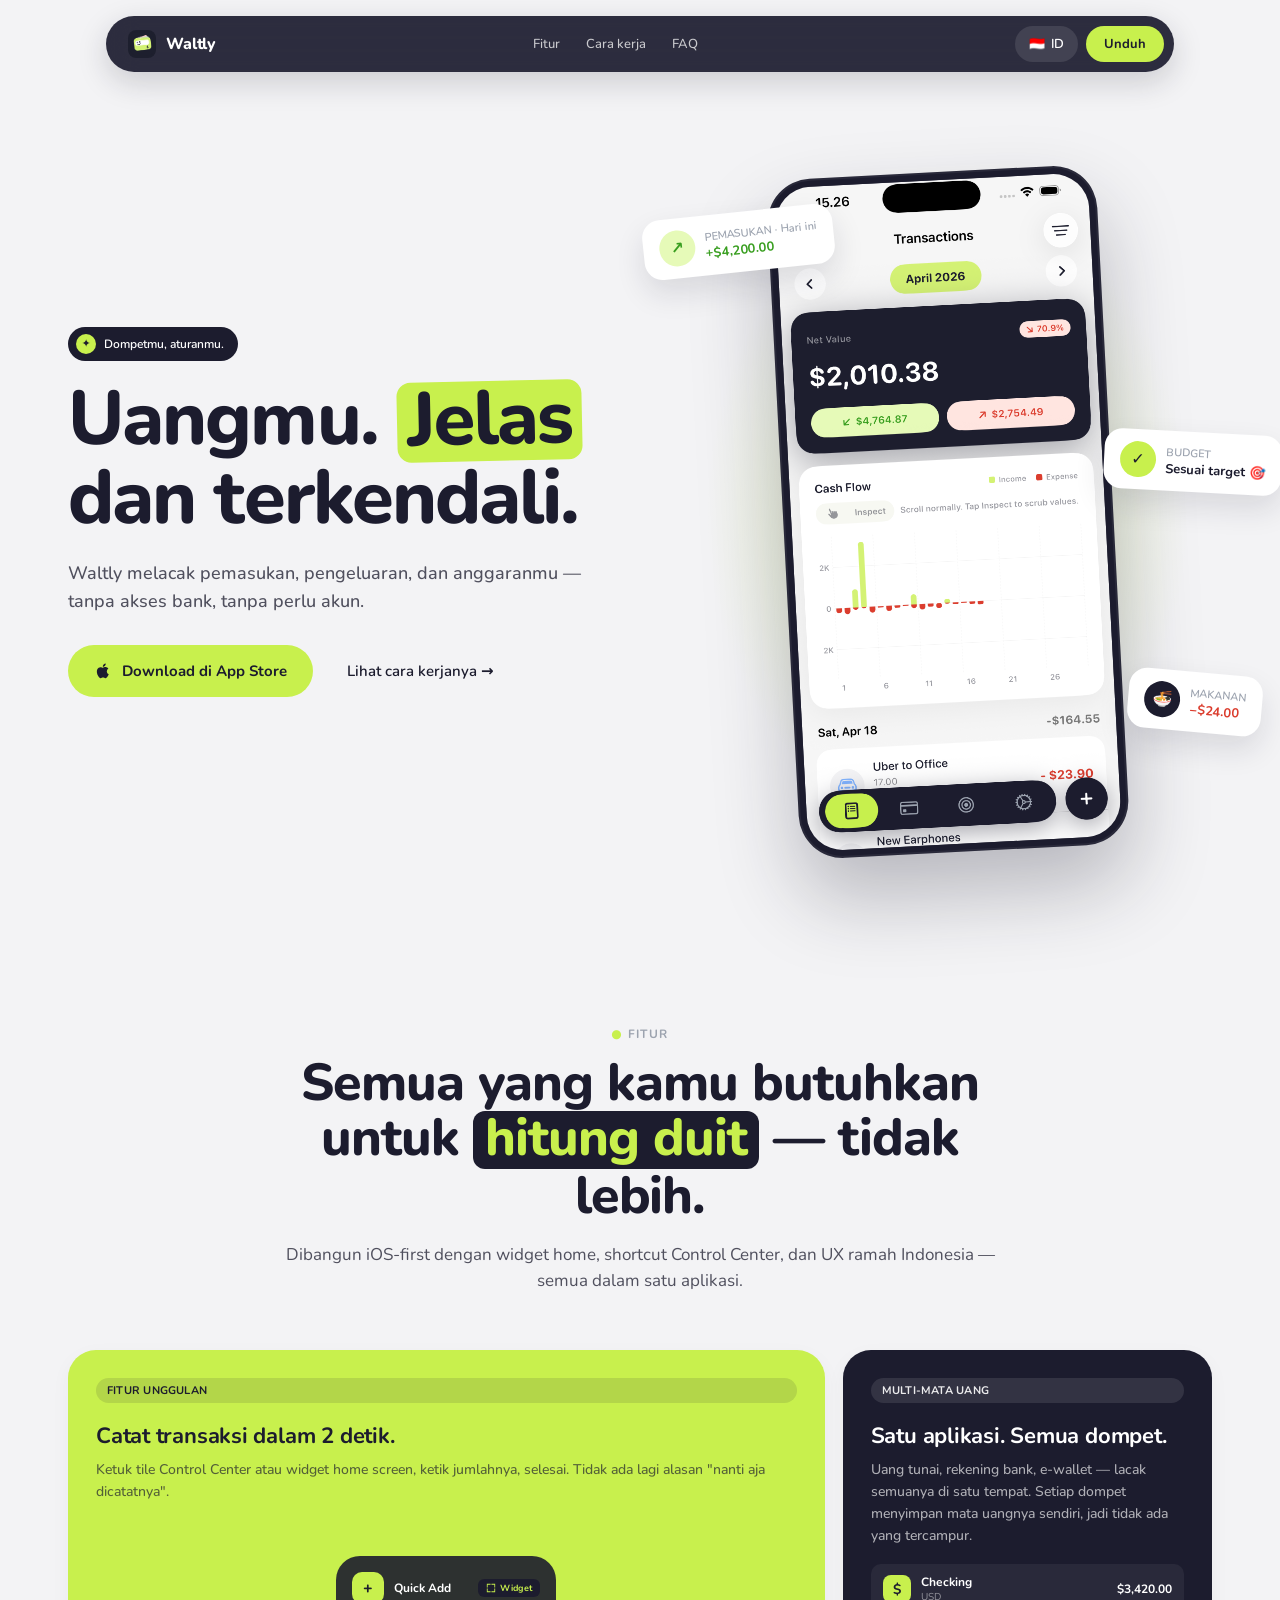
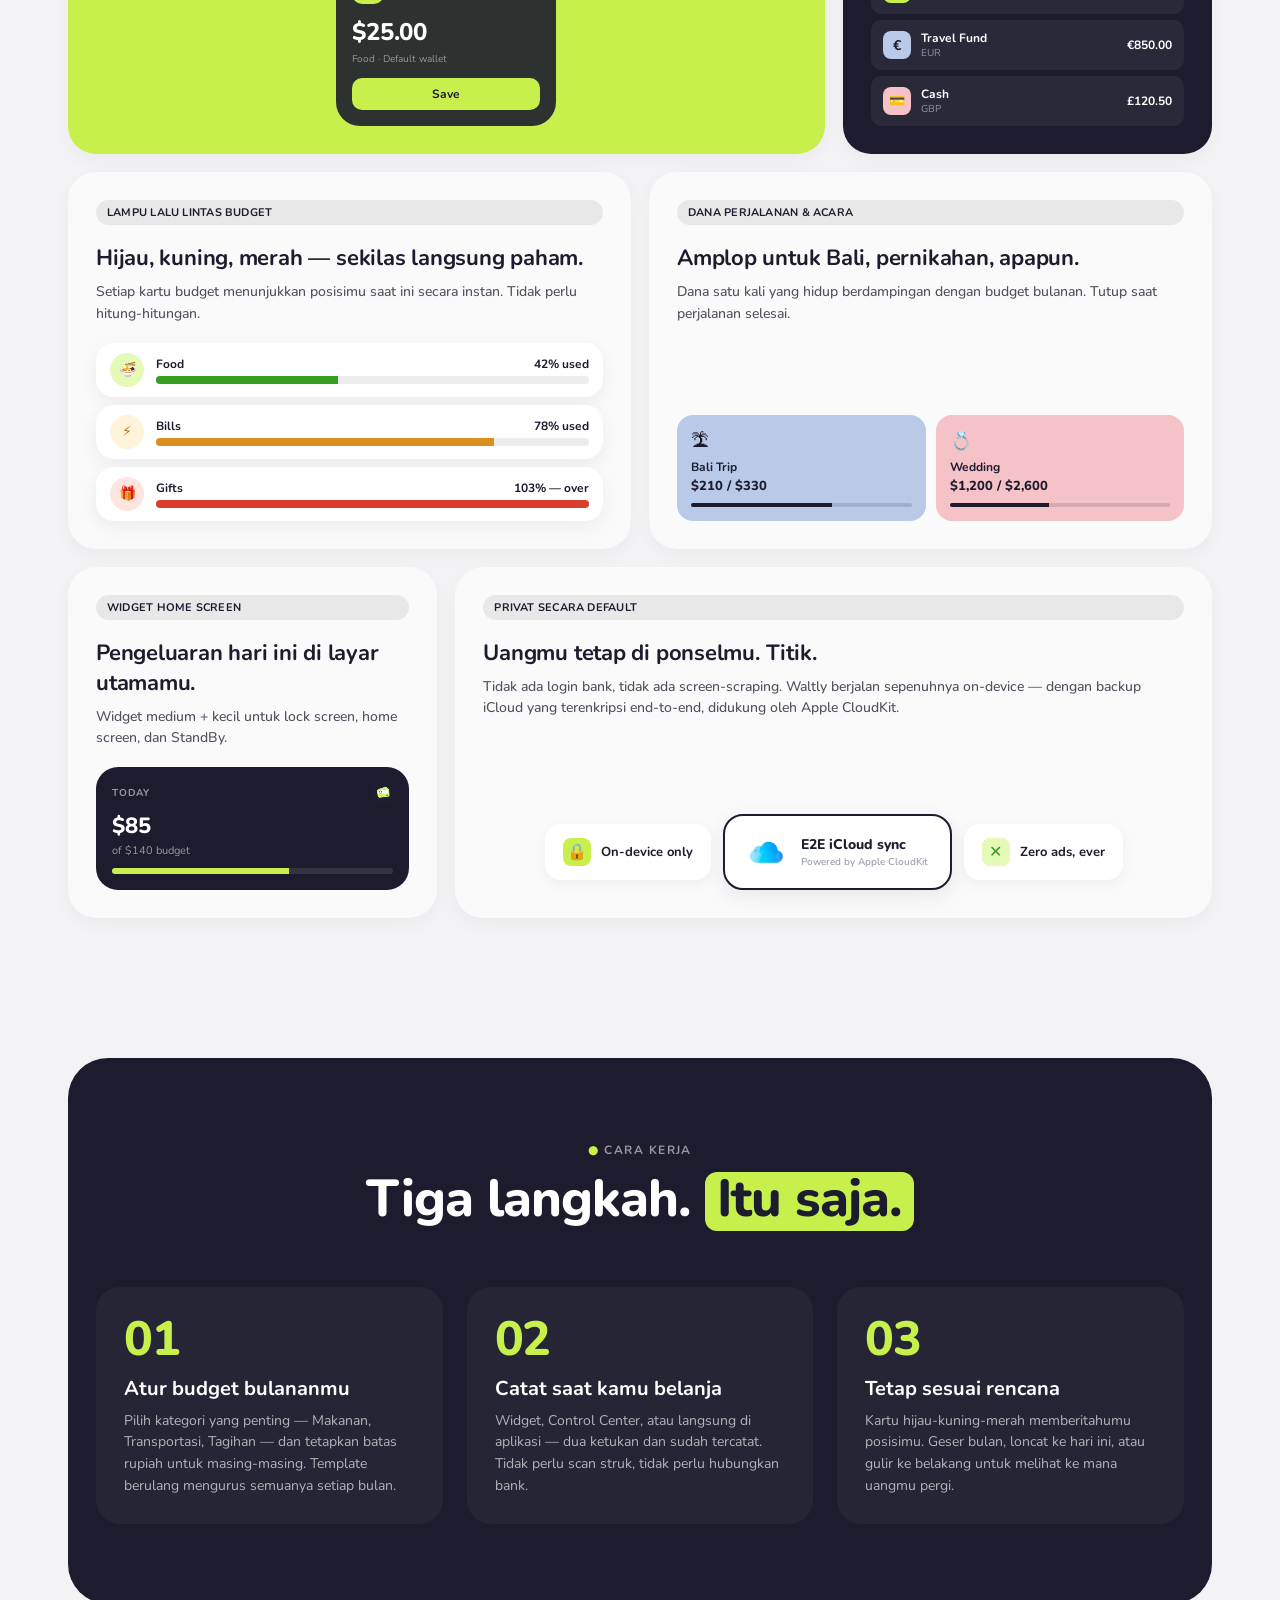
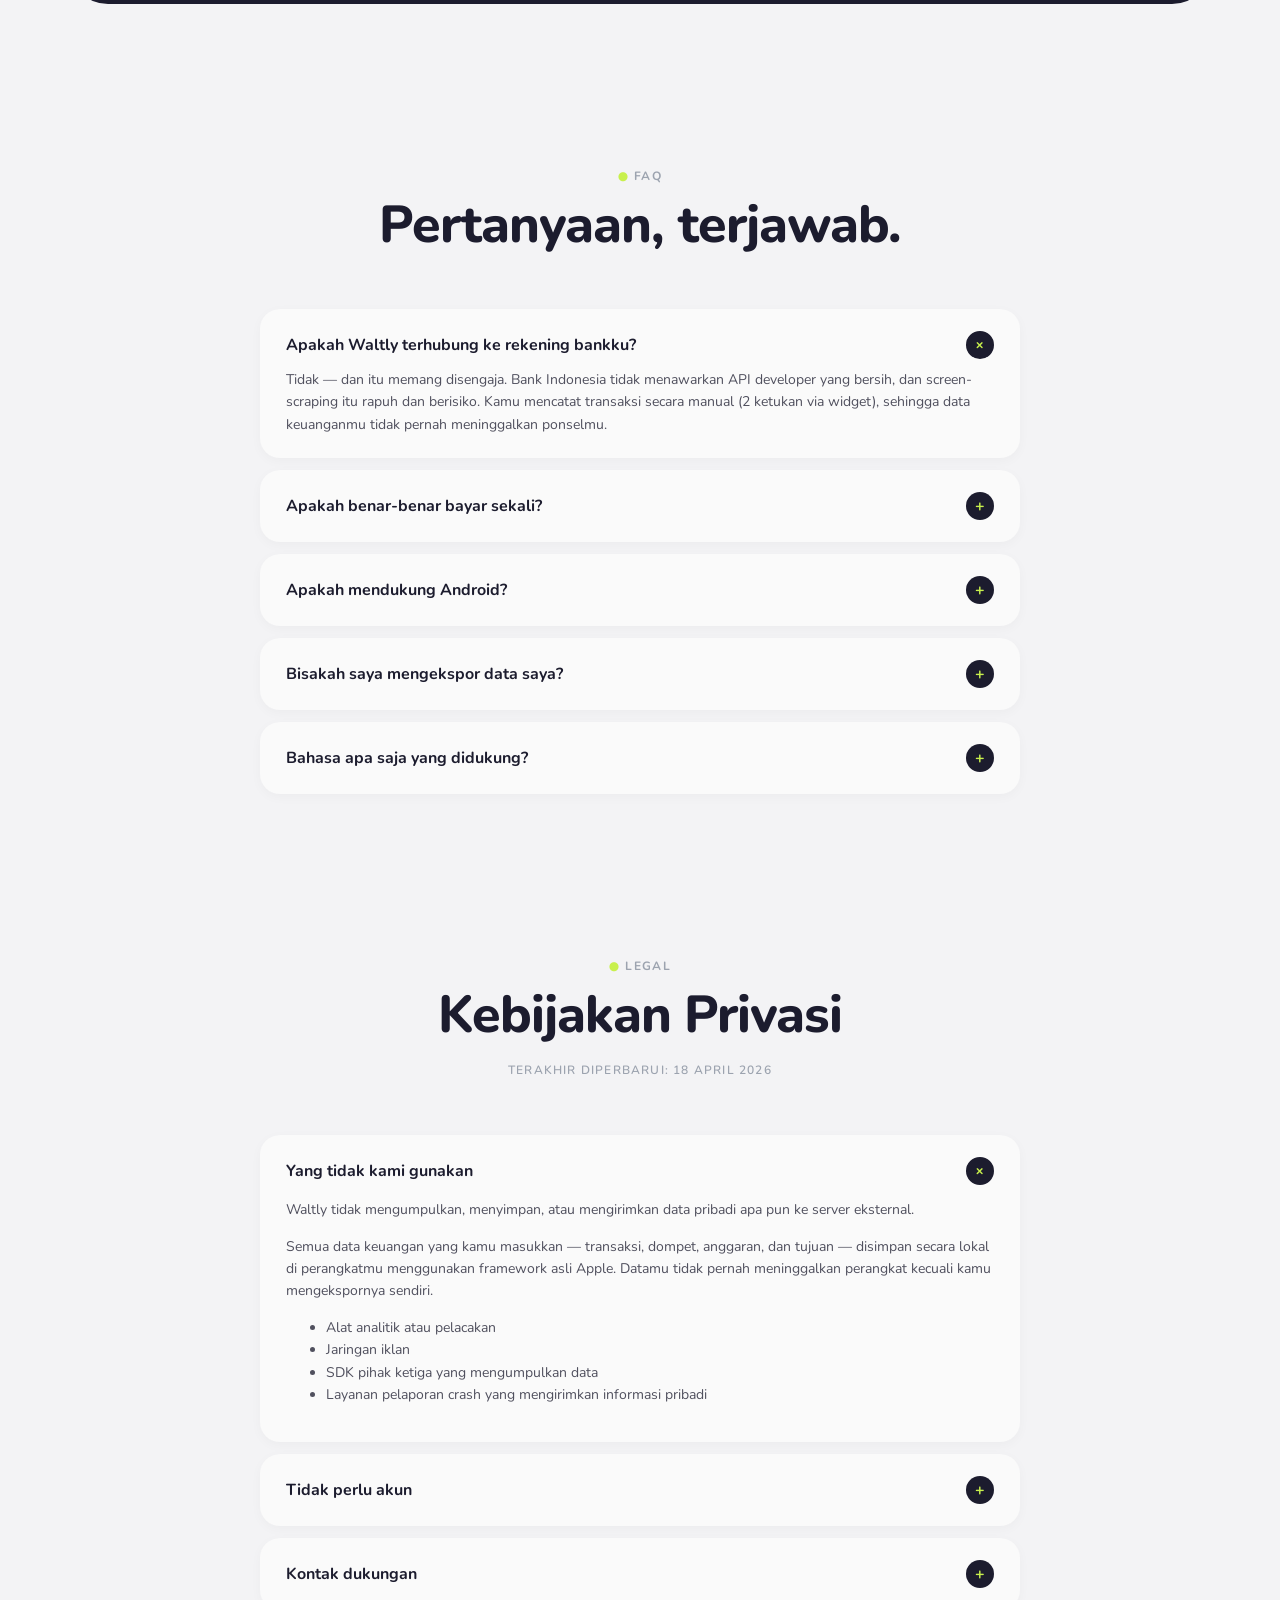
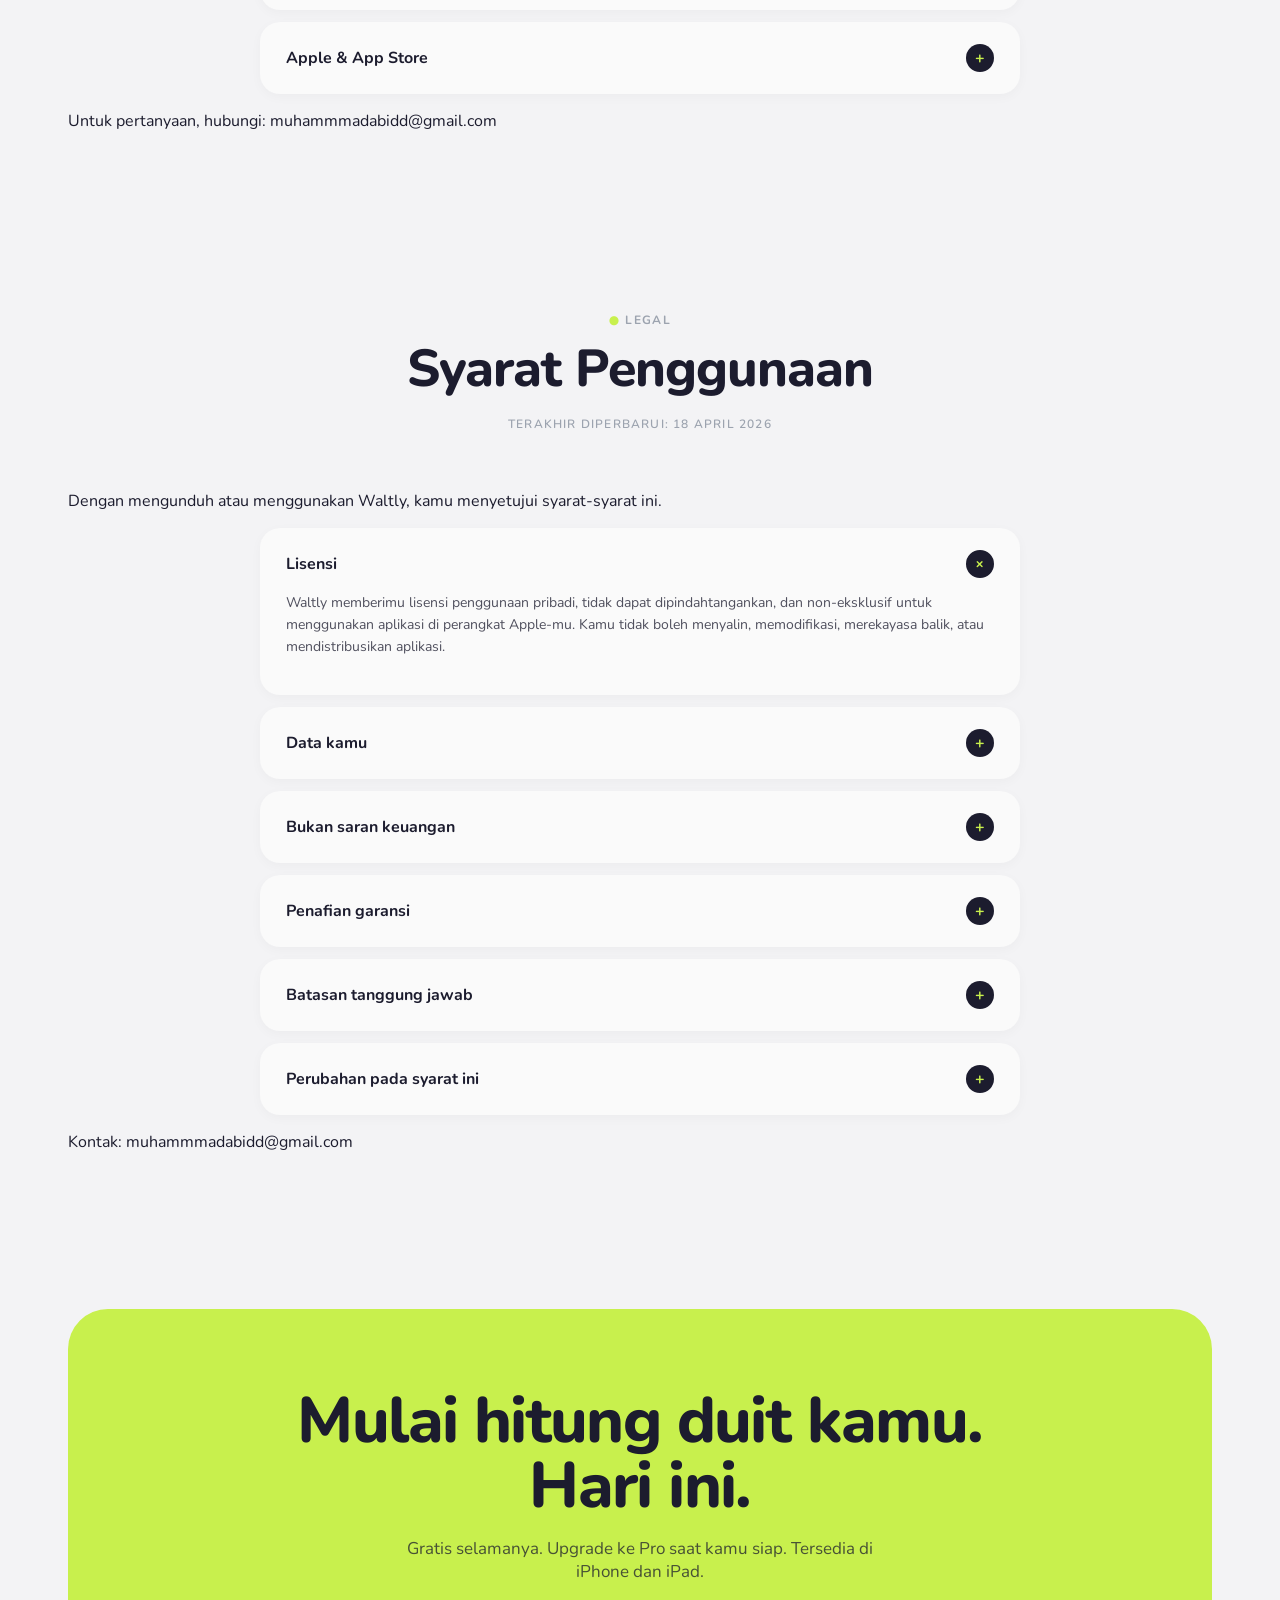
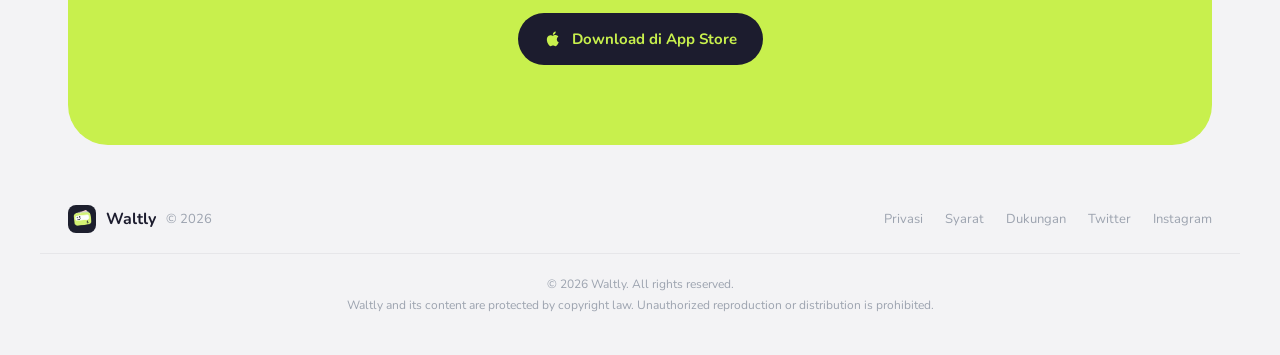
==== commit e342791b: "Update index.html" ====
--- a/index.html
+++ b/index.html
@@ -5,6 +5,7 @@
   <meta charset="utf-8">
   <meta name="viewport" content="width=device-width, initial-scale=1">
   <title>Waltly — Budget harian yang simpel & jujur</title>
+  <link rel="icon" href="assets/logo.JPG" type="image/jpeg">
   <link rel="stylesheet" href="colors_and_type.css">
   <link rel="stylesheet" href="style.css">
 
@@ -16,7 +17,7 @@
   <nav class="nav">
     <div class="nav-inner">
       <a href="#" class="brand">
-        <img src="assets/logo.jpg" alt="Waltly" class="brand-mark">
+        <img src="assets/logo.JPG" alt="Waltly" class="brand-mark">
         Waltly
       </a>
       <div class="nav-links">
@@ -385,7 +386,7 @@
                 <div
                   style="font-size:10px; font-weight:700; color:rgba(255,255,255,0.55); text-transform:uppercase; letter-spacing:0.08em;">
                   Today</div>
-                <img src="assets/logo.jpg" alt="Waltly"
+                <img src="assets/logo.JPG" alt="Waltly"
                   style="width:20px; height:20px; border-radius:6px; object-fit:cover; display:block;">
               </div>
               <div class="tnum" style="font-size:22px; font-weight:800; margin-top:8px;">$85</div>
@@ -705,7 +706,7 @@
   <footer>
     <div class="wrap foot-row">
       <div style="display:flex; align-items:center; gap:10px;">
-        <img src="assets/logo.jpg" alt="Waltly"
+        <img src="assets/logo.JPG" alt="Waltly"
           style="width:28px; height:28px; border-radius:8px; object-fit:cover; display:block;">
         <span style="color:var(--hd-dark); font-weight:700;">Waltly</span>
         <span style="font-size:13px;">© 2026</span>
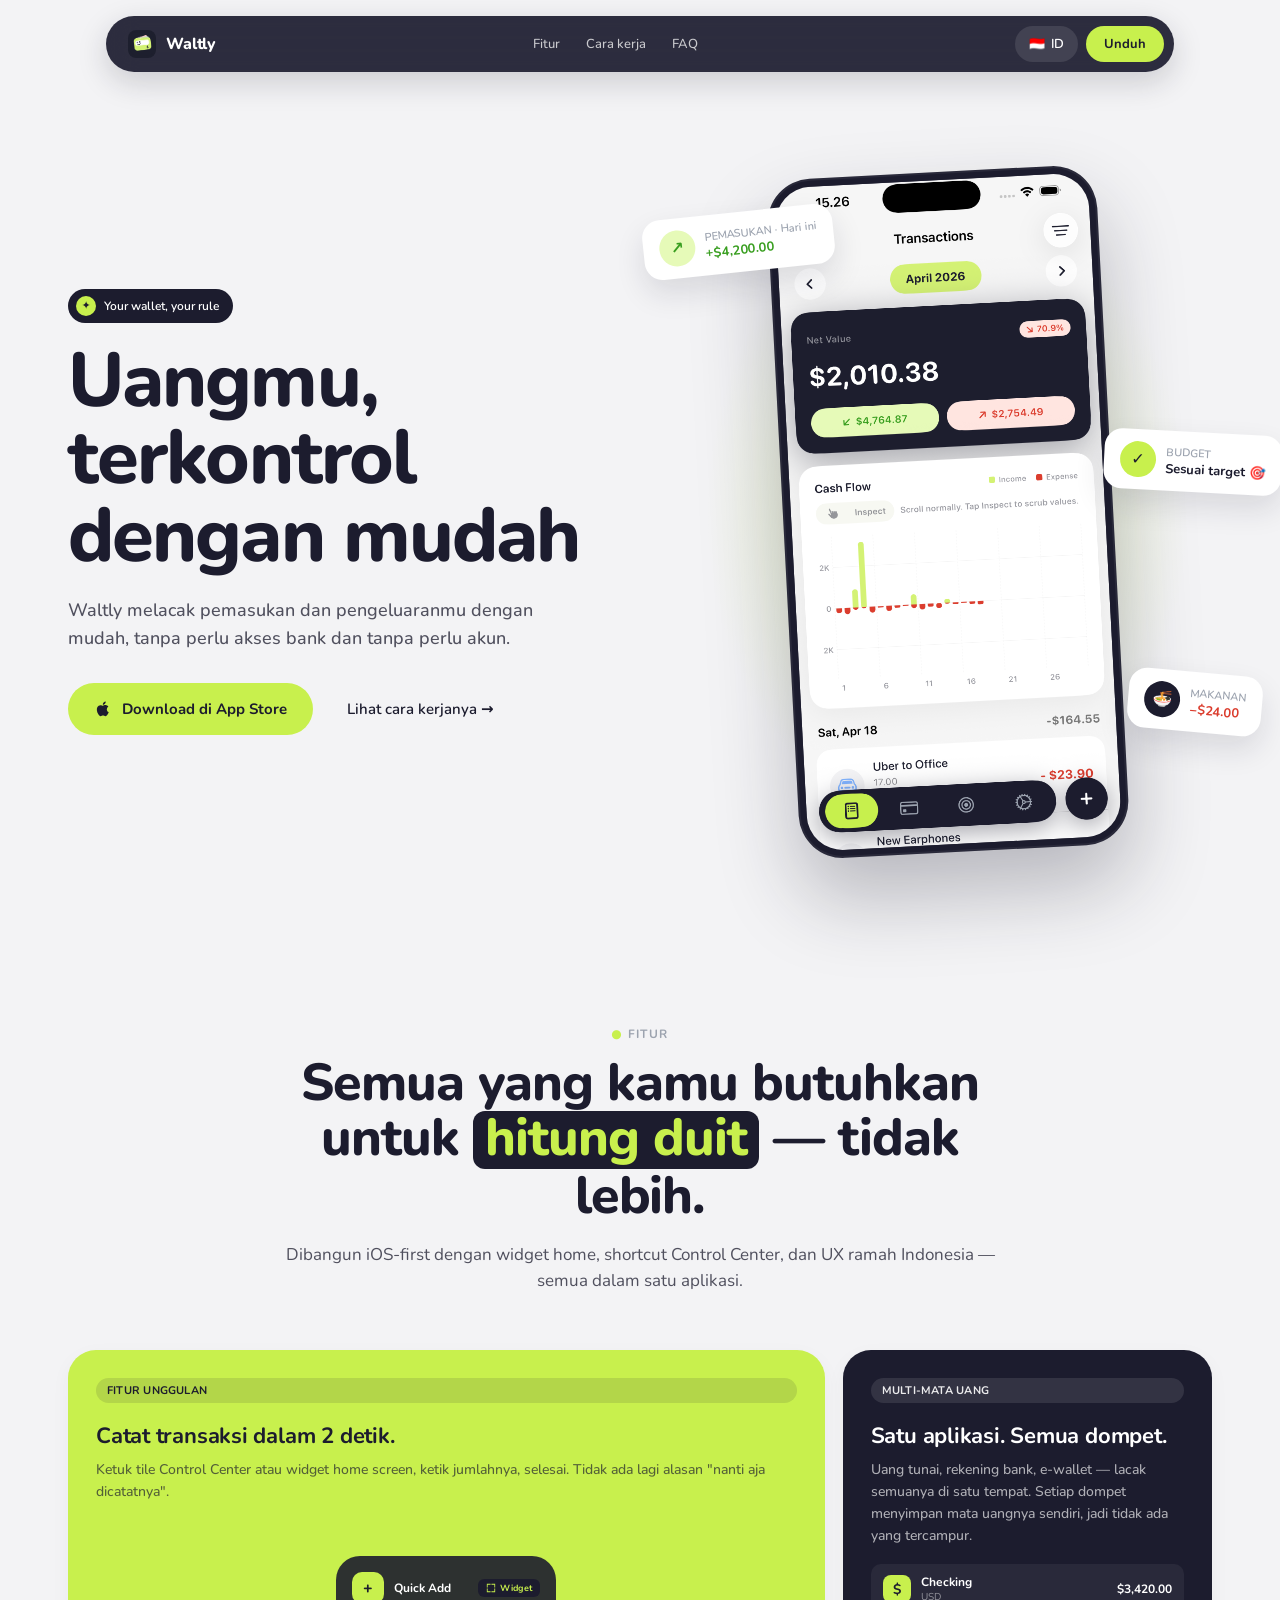
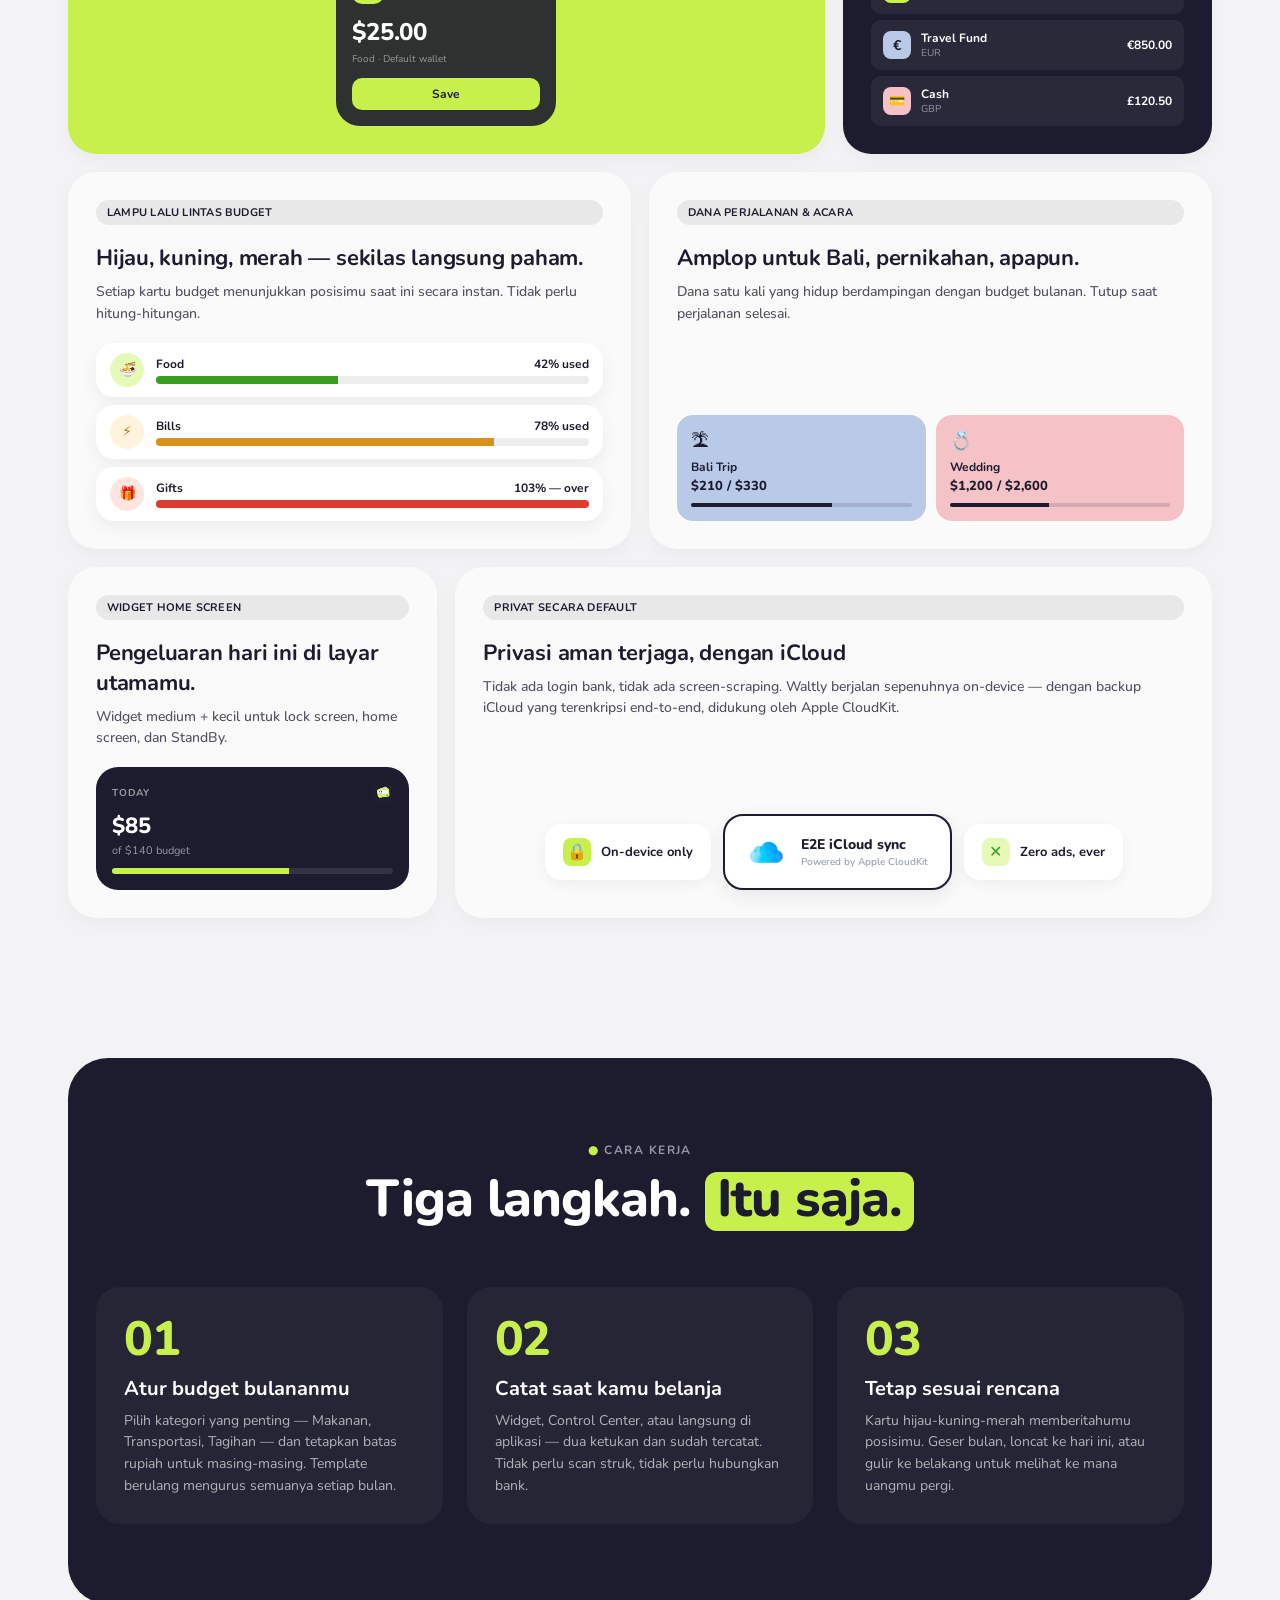
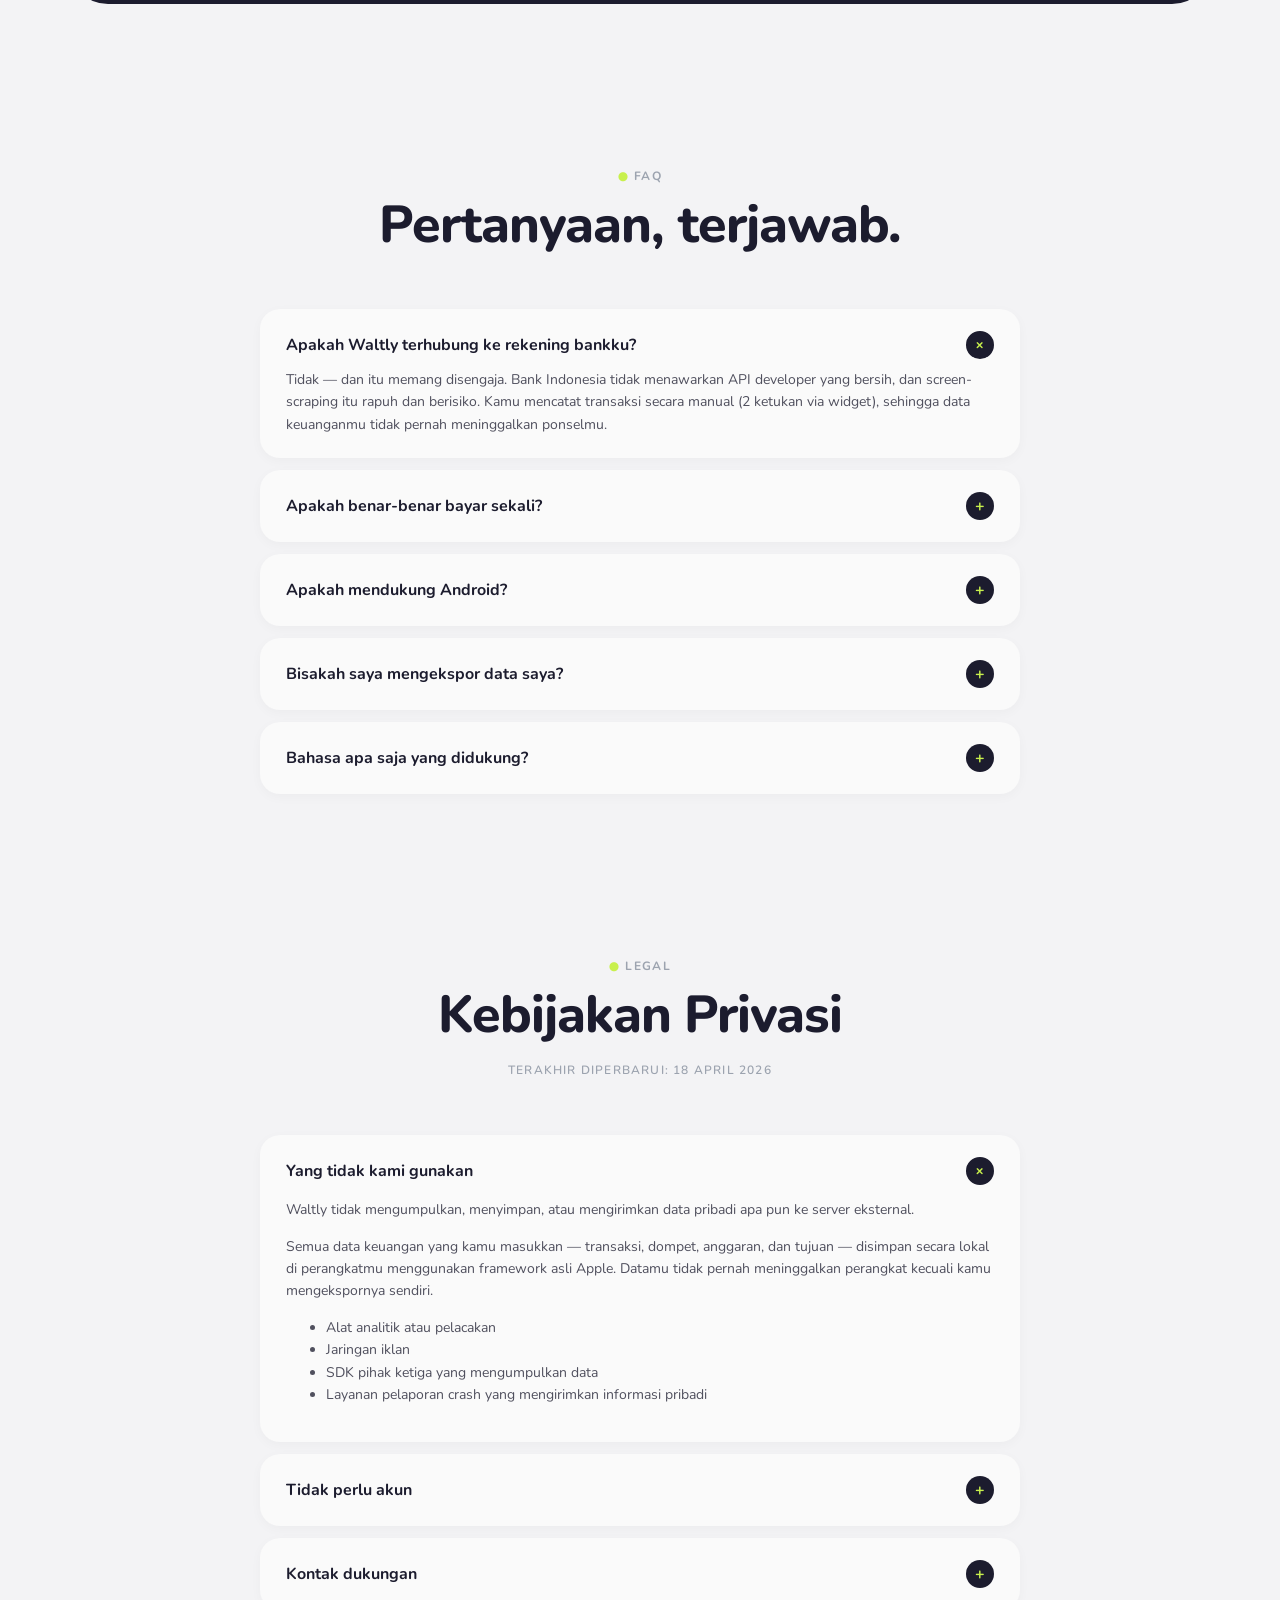
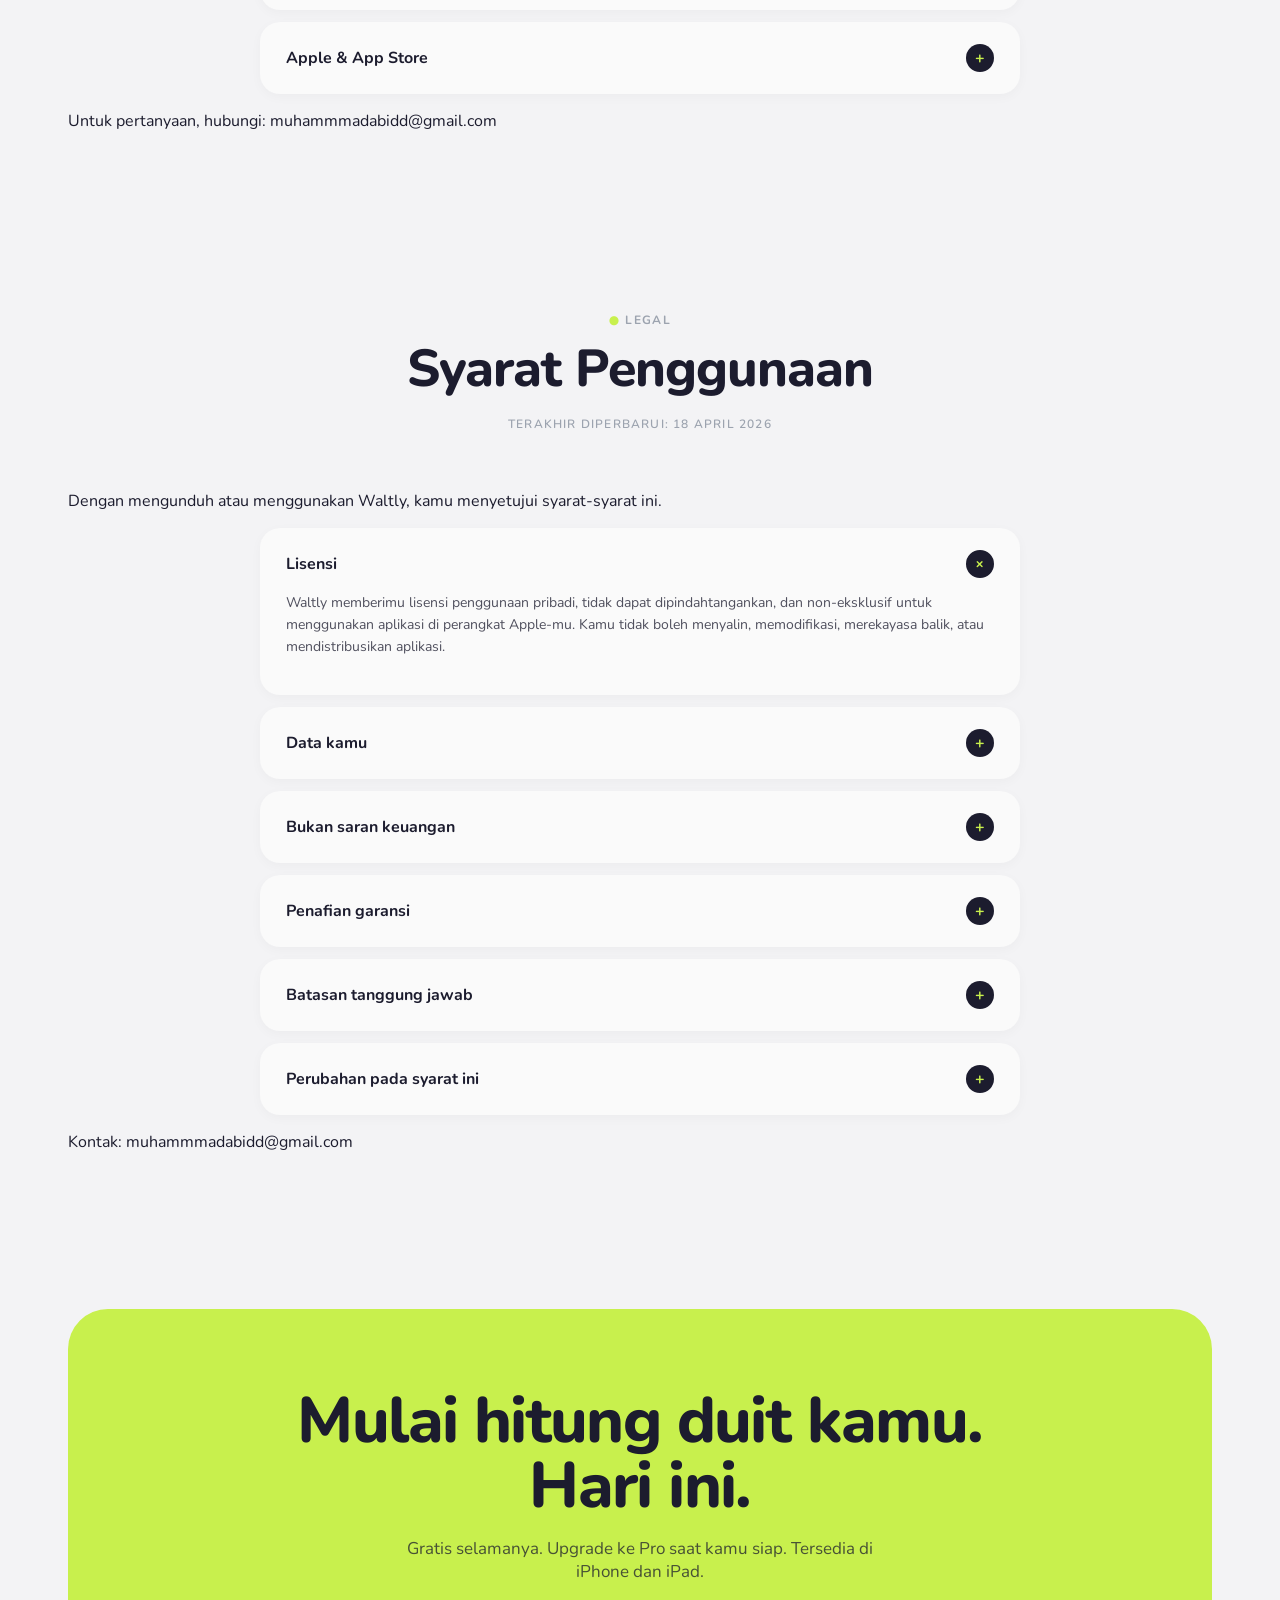
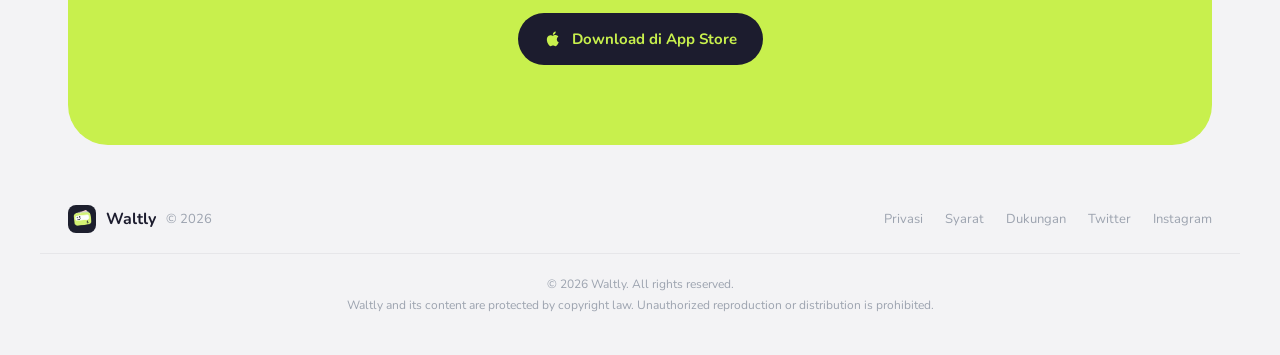
==== commit 962626ef: "Update Indonesian copy and App Store download links" ====
--- a/index.html
+++ b/index.html
@@ -39,7 +39,7 @@
             <button onclick="setLang('zh', event)" data-lang="zh">🇨🇳 &nbsp;中文</button>
           </div>
         </div>
-        <a href="#download" class="nav-cta" data-i18n="nav_download">Download</a>
+        <a href="https://apps.apple.com/id/app/waltly-smart-wallet-tracker/id6761089411?l" class="nav-cta" data-i18n="nav_download" target="_blank" rel="noopener noreferrer">Download</a>
       </div>
     </div>
   </nav>
@@ -53,7 +53,7 @@
           <h1 data-i18n-html="hero_h1">Your money. <span class="hl">Clear</span> and in control.</h1>
           <p class="hero-sub" data-i18n="hero_sub">Waltly tracks your income, expenses, and budgets — no bank access required, no account needed.</p>
           <div class="hero-ctas">
-            <a href="#download" class="btn-lime">
+            <a href="https://apps.apple.com/id/app/waltly-smart-wallet-tracker/id6761089411?l" class="btn-lime" target="_blank" rel="noopener noreferrer">
               <svg width="18" height="18" viewBox="0 0 24 24" fill="currentColor">
                 <path
                   d="M17.05 12.5a4.44 4.44 0 012.12-3.73 4.55 4.55 0 00-3.58-1.95c-1.52-.16-2.97.89-3.75.89-.79 0-1.97-.87-3.25-.85a4.78 4.78 0 00-4.02 2.45c-1.72 2.98-.44 7.37 1.23 9.78.82 1.18 1.79 2.5 3.07 2.45 1.24-.05 1.7-.79 3.2-.79 1.48 0 1.9.79 3.21.76 1.33-.02 2.17-1.19 2.98-2.38a10.47 10.47 0 001.36-2.78 4.3 4.3 0 01-2.57-3.85zM14.66 5.16a4.3 4.3 0 001-3.16 4.42 4.42 0 00-2.86 1.48 4.07 4.07 0 00-1.02 3.04 3.64 3.64 0 002.88-1.36z" />
@@ -692,7 +692,7 @@
     <div class="final">
       <h2 data-i18n-html="final_h2">Mulai hitung duit kamu.<br>Hari ini.</h2>
       <p data-i18n="final_p">Free forever. Upgrade to Pro when you're ready. Works on iPhone and iPad.</p>
-      <a href="#" class="btn-lime">
+      <a href="https://apps.apple.com/id/app/waltly-smart-wallet-tracker/id6761089411?l" class="btn-lime" target="_blank" rel="noopener noreferrer">
         <svg width="18" height="18" viewBox="0 0 24 24" fill="currentColor">
           <path
             d="M17.05 12.5a4.44 4.44 0 012.12-3.73 4.55 4.55 0 00-3.58-1.95c-1.52-.16-2.97.89-3.75.89-.79 0-1.97-.87-3.25-.85a4.78 4.78 0 00-4.02 2.45c-1.72 2.98-.44 7.37 1.23 9.78.82 1.18 1.79 2.5 3.07 2.45 1.24-.05 1.7-.79 3.2-.79 1.48 0 1.9.79 3.21.76 1.33-.02 2.17-1.19 2.98-2.38a10.47 10.47 0 001.36-2.78 4.3 4.3 0 01-2.57-3.85zM14.66 5.16a4.3 4.3 0 001-3.16 4.42 4.42 0 00-2.86 1.48 4.07 4.07 0 00-1.02 3.04 3.64 3.64 0 002.88-1.36z" />
@@ -730,4 +730,4 @@
   <script src="script.js"></script>
 </body>
 
-</html>+</html>
